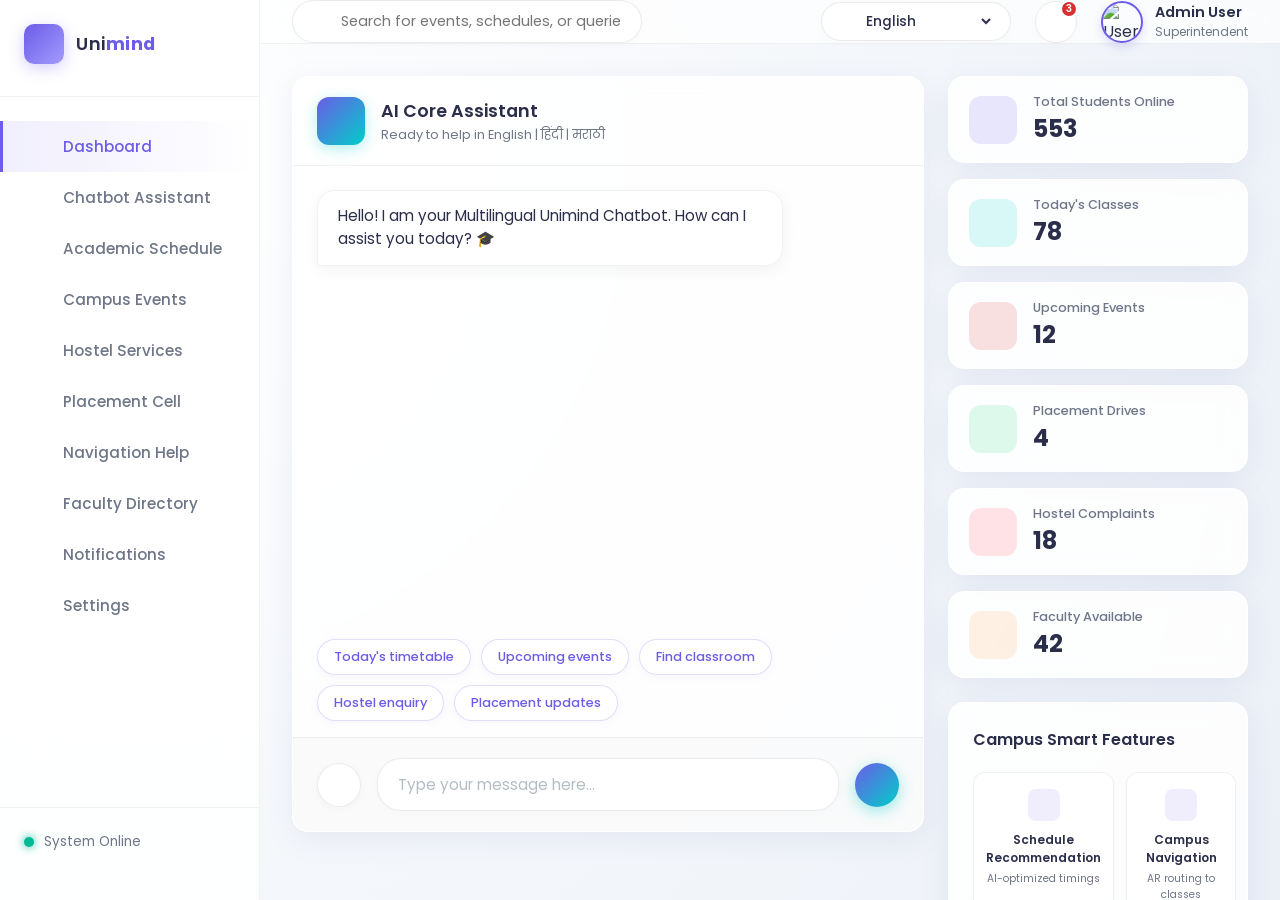
==== frontend/dashboard.html @ 2d6d4f10 "dashboard update 1" ====
<!DOCTYPE html>
<html lang="en">
<head>
    <meta charset="UTF-8">
    <meta name="viewport" content="width=device-width, initial-scale=1.0">
    <title>Unimind Dashboard</title>
    <!-- Google Fonts: Poppins -->
    <link rel="preconnect" href="https://fonts.googleapis.com">
    <link rel="preconnect" href="https://fonts.gstatic.com" crossorigin>
    <link href="https://fonts.googleapis.com/css2?family=Poppins:wght@300;400;500;600;700&display=swap" rel="stylesheet">
    <!-- Feather Icons for lightweight modern icons -->
    <script src="https://unpkg.com/feather-icons"></script>
    <link rel="stylesheet" href="./dashboard.css">
</head>
<body>
    <div class="dashboard-container">
        <!-- 1. Left Sidebar Navigation -->
        <aside class="sidebar">
            <div class="sidebar-header">
                <div class="logo-box">
                    <i data-feather="cpu"></i>
                </div>
                <h2>Uni<span class="highlight">mind</span></h2>
            </div>
            
            <ul class="nav-links">
                <li class="active"><a href="#"><i data-feather="grid"></i> Dashboard</a></li>
                <li><a href="#"><i data-feather="message-square"></i> Chatbot Assistant</a></li>
                <li><a href="#"><i data-feather="calendar"></i> Academic Schedule</a></li>
                <li><a href="#"><i data-feather="map-pin"></i> Campus Events</a></li>
                <li><a href="#"><i data-feather="home"></i> Hostel Services</a></li>
                <li><a href="#"><i data-feather="briefcase"></i> Placement Cell</a></li>
                <li><a href="#"><i data-feather="compass"></i> Navigation Help</a></li>
                <li><a href="#"><i data-feather="users"></i> Faculty Directory</a></li>
                <li><a href="#"><i data-feather="bell"></i> Notifications</a></li>
                <li><a href="#"><i data-feather="settings"></i> Settings</a></li>
            </ul>

            <div class="sidebar-footer">
                <div class="system-status">
                    <div class="status-dot"></div>
                    <span>System Online</span>
                </div>
            </div>
        </aside>

        <!-- Main Content Area -->
        <main class="main-content">
            <!-- 2. Top Navbar -->
            <header class="top-navbar">
                <div class="search-bar">
                    <i data-feather="search"></i>
                    <input type="text" placeholder="Search for events, schedules, or queries..." />
                </div>
                
                <div class="top-controls">
                    <!-- Language Dropdown -->
                    <div class="language-selector">
                        <i data-feather="globe"></i>
                        <select id="lang-select">
                            <option value="en">English</option>
                            <option value="hi">Hindi (हिंदी)</option>
                            <option value="mr">Marathi (मराठी)</option>
                        </select>
                    </div>

                    <!-- Notification -->
                    <button class="nav-btn notification-btn">
                        <i data-feather="bell"></i>
                        <span class="badge">3</span>
                    </button>

                    <!-- User Profile -->
                    <div class="user-profile">
                        <img src="https://ui-avatars.com/api/?name=Admin+User&background=6c5ce7&color=fff&rounded=true" alt="User Profile">
                        <div class="user-info">
                            <span class="user-name">Admin User</span>
                            <span class="user-role">Superintendent</span>
                        </div>
                    </div>
                </div>
            </header>

            <!-- Dashboard Grid -->
            <div class="dashboard-grid">
                
                <!-- 3. Main Hero Section (Chatbot) -->
                <section class="hero-chatbot glass-card">
                    <div class="chat-header">
                        <div class="bot-info">
                            <div class="bot-avatar">
                                <i data-feather="cpu"></i>
                            </div>
                            <div>
                                <h3>AI Core Assistant</h3>
                                <p>Ready to help in English | हिंदी | मराठी</p>
                            </div>
                        </div>
                        <div class="chat-actions">
                            <button id="clear-chat" class="icon-btn" title="Clear Chat"><i data-feather="trash-2"></i></button>
                        </div>
                    </div>

                    <div class="chat-messages" id="chat-messages">
                        <!-- Messages dynamically added here -->
                        <div class="message bot">
                            <div class="bubble">
                                Hello! I am your Multilingual Unimind Chatbot. How can I assist you today? 🎓
                            </div>
                        </div>
                    </div>

                    <div class="smart-suggestions">
                        <button class="suggestion-chip">Today's timetable</button>
                        <button class="suggestion-chip">Upcoming events</button>
                        <button class="suggestion-chip">Find classroom</button>
                        <button class="suggestion-chip">Hostel enquiry</button>
                        <button class="suggestion-chip">Placement updates</button>
                    </div>

                    <div class="chat-input-area">
                        <button class="icon-btn mic-btn" title="Voice Input">
                            <i data-feather="mic"></i>
                        </button>
                        <input type="text" id="chat-input" placeholder="Type your message here..." autocomplete="off">
                        <button class="send-btn" id="send-btn">
                            <i data-feather="send"></i>
                        </button>
                    </div>
                </section>

                <!-- 4. Right Side Quick Stats Panel -->
                <section class="quick-stats">
                    <div class="stat-card glass-card">
                        <div class="stat-icon purple"><i data-feather="users"></i></div>
                        <div class="stat-data">
                            <h4>Total Students Online</h4>
                            <span class="counter" data-target="1245">0</span>
                        </div>
                    </div>
                    <div class="stat-card glass-card">
                        <div class="stat-icon blue"><i data-feather="book-open"></i></div>
                        <div class="stat-data">
                            <h4>Today's Classes</h4>
                            <span class="counter" data-target="86">0</span>
                        </div>
                    </div>
                    <div class="stat-card glass-card">
                        <div class="stat-icon pink"><i data-feather="calendar"></i></div>
                        <div class="stat-data">
                            <h4>Upcoming Events</h4>
                            <span class="counter" data-target="12">0</span>
                        </div>
                    </div>
                    <div class="stat-card glass-card">
                        <div class="stat-icon green"><i data-feather="trending-up"></i></div>
                        <div class="stat-data">
                            <h4>Placement Drives</h4>
                            <span class="counter" data-target="4">0</span>
                        </div>
                    </div>
                    <div class="stat-card glass-card">
                        <div class="stat-icon red"><i data-feather="alert-circle"></i></div>
                        <div class="stat-data">
                            <h4>Hostel Complaints</h4>
                            <span class="counter" data-target="18">0</span>
                        </div>
                    </div>
                    <div class="stat-card glass-card">
                        <div class="stat-icon orange"><i data-feather="clock"></i></div>
                        <div class="stat-data">
                            <h4>Faculty Available</h4>
                            <span class="counter" data-target="42">0</span>
                        </div>
                    </div>
                </section>

                <!-- 5. Smart Features Section -->
                <section class="smart-features glass-card">
                    <div class="section-title">
                        <h3>Campus Smart Features</h3>
                    </div>
                    <div class="features-grid">
                        <div class="feature-card">
                            <div class="feat-icon"><i data-feather="calendar"></i></div>
                            <h5>Schedule Recommendation</h5>
                            <p>AI-optimized timings</p>
                        </div>
                        <div class="feature-card">
                            <div class="feat-icon"><i data-feather="navigation"></i></div>
                            <h5>Campus Navigation</h5>
                            <p>AR routing to classes</p>
                        </div>
                        <div class="feature-card">
                            <div class="feat-icon"><i data-feather="bell"></i></div>
                            <h5>Event Reminder</h5>
                            <p>Don't miss out</p>
                        </div>
                        <div class="feature-card">
                            <div class="feat-icon"><i data-feather="user-check"></i></div>
                            <h5>Faculty Contact</h5>
                            <p>Direct communication</p>
                        </div>
                        <div class="feature-card">
                            <div class="feat-icon"><i data-feather="file-text"></i></div>
                            <h5>Exam Timetable</h5>
                            <p>Updated schedules</p>
                        </div>
                        <div class="feature-card">
                            <div class="feat-icon"><i data-feather="check-square"></i></div>
                            <h5>Attendance Tracker</h5>
                            <p>Real-time stats</p>
                        </div>
                    </div>
                </section>

                <!-- 6. Multilingual Support Highlight -->
                <section class="multilingual-highlight glass-card">
                    <div class="lang-text">
                        <h3>Seamless Multilingual Integration</h3>
                        <p>Our autonomous AI naturally converses in multiple languages smoothly.</p>
                    </div>
                    <div class="lang-cards">
                        <div class="lang-card active">
                            <span class="lang-code">EN</span>
                            <h4>English</h4>
                        </div>
                        <div class="lang-card">
                            <span class="lang-code">HI</span>
                            <h4>हिंदी</h4>
                        </div>
                        <div class="lang-card">
                            <span class="lang-code">MR</span>
                            <h4>मराठी</h4>
                        </div>
                    </div>
                </section>

            </div>
        </main>
    </div>

    <!-- Initialize Feather Icons & attach custom script -->
    <script>
        feather.replace();
    </script>
    <script src="./dashboard.js"></script>
</body>
</html>
---- frontend/dashboard.css ----
:root {
    /* Light Mode College-Tech Theme Colors */
    --bg-base: #f4f7fb;
    --bg-gradient: radial-gradient(circle at 10% 20%, #ffffff 0%, #ebf0f7 100%);
    
    --glass-bg: rgba(255, 255, 255, 0.85);
    --glass-border: rgba(255, 255, 255, 1);
    --glass-shadow: 0 8px 32px 0 rgba(31, 38, 135, 0.07);

    --primary: #6c5ce7;
    --primary-hover: #5a4bcf;
    --secondary: #00cec9;
    
    /* Vibrant Accents */
    --neon-blue: #0984e3;
    --neon-pink: #d63031;
    --neon-purple: #a29bfe;

    --text-main: #2b2e4a;
    --text-muted: #6e7687;

    --sidebar-width: 260px;
    --navbar-height: 80px;

    /* Card Status Colors */
    --status-purple: rgba(108, 92, 231, 0.15);
    --status-blue: rgba(0, 206, 201, 0.15);
    --status-pink: rgba(214, 48, 49, 0.15);
    --status-green: rgba(38, 222, 129, 0.15);
    --status-red: rgba(255, 71, 87, 0.15);
    --status-orange: rgba(255, 159, 67, 0.15);
}

* {
    margin: 0;
    padding: 0;
    box-sizing: border-box;
}

body {
    font-family: 'Poppins', sans-serif;
    background: var(--bg-base);
    background-image: var(--bg-gradient);
    color: var(--text-main);
    overflow-x: hidden;
    min-height: 100vh;
}

/* Glassmorphism utility */
.glass-card {
    background: var(--glass-bg);
    backdrop-filter: blur(12px);
    -webkit-backdrop-filter: blur(12px);
    border: 1px solid var(--glass-border);
    border-radius: 16px;
    box-shadow: var(--glass-shadow);
    transition: transform 0.3s ease, box-shadow 0.3s ease, border-color 0.3s ease;
}

.glass-card:hover {
    transform: translateY(-2px);
    border-color: rgba(108, 92, 231, 0.3);
    box-shadow: 0 12px 40px 0 rgba(31, 38, 135, 0.12);
}

/* Container Layout */
.dashboard-container {
    display: flex;
    height: 100vh;
    overflow: hidden;
}

/* 1. Left Sidebar Navigation */
.sidebar {
    width: var(--sidebar-width);
    height: 100vh;
    display: flex;
    flex-direction: column;
    background: rgba(255, 255, 255, 0.9);
    backdrop-filter: blur(20px);
    border-right: 1px solid rgba(0, 0, 0, 0.05);
    padding: 24px 0;
    z-index: 100;
}

.sidebar-header {
    display: flex;
    align-items: center;
    gap: 12px;
    padding: 0 24px 32px;
    border-bottom: 1px solid rgba(0, 0, 0, 0.05);
}

.logo-box {
    width: 40px;
    height: 40px;
    border-radius: 10px;
    background: linear-gradient(135deg, var(--primary), var(--neon-purple));
    display: flex;
    align-items: center;
    justify-content: center;
    box-shadow: 0 4px 15px rgba(108, 92, 231, 0.3);
}

.logo-box i {
    color: white;
}

.sidebar-header h2 {
    font-size: 1.1rem;
    font-weight: 600;
    letter-spacing: 0.5px;
}

.highlight {
    color: var(--primary);
    font-weight: 700;
}

.nav-links {
    list-style: none;
    margin-top: 24px;
    flex: 1;
    overflow-y: auto;
}

.nav-links::-webkit-scrollbar {
    width: 4px;
}
.nav-links::-webkit-scrollbar-thumb {
    background: rgba(0,0,0,0.1);
    border-radius: 4px;
}

.nav-links li a {
    display: flex;
    align-items: center;
    gap: 16px;
    padding: 14px 24px;
    color: var(--text-muted);
    text-decoration: none;
    font-size: 0.95rem;
    font-weight: 500;
    transition: all 0.3s ease;
    border-left: 3px solid transparent;
}

.nav-links li a i {
    width: 20px;
    height: 20px;
}

.nav-links li:hover a {
    color: var(--primary);
    background: rgba(108, 92, 231, 0.04);
    border-left-color: rgba(108, 92, 231, 0.3);
}

.nav-links li.active a {
    color: var(--primary);
    background: linear-gradient(90deg, rgba(108, 92, 231, 0.1) 0%, transparent 100%);
    border-left-color: var(--primary);
}

.sidebar-footer {
    padding: 24px;
    border-top: 1px solid rgba(0, 0, 0, 0.05);
}

.system-status {
    display: flex;
    align-items: center;
    gap: 10px;
    font-size: 0.85rem;
    color: var(--text-muted);
}

.status-dot {
    width: 10px;
    height: 10px;
    background-color: #00b894;
    border-radius: 50%;
    box-shadow: 0 0 10px #00b894;
    animation: pulse 2s infinite;
}

@keyframes pulse {
    0% { transform: scale(0.95); box-shadow: 0 0 0 0 rgba(0, 184, 148, 0.7); }
    70% { transform: scale(1); box-shadow: 0 0 0 6px rgba(0, 184, 148, 0); }
    100% { transform: scale(0.95); box-shadow: 0 0 0 0 rgba(0, 184, 148, 0); }
}

/* 2. Main Content & Top Navbar */
.main-content {
    flex: 1;
    display: flex;
    flex-direction: column;
    height: 100vh;
    overflow-y: auto;
}

.main-content::-webkit-scrollbar {
    width: 8px;
}
.main-content::-webkit-scrollbar-thumb {
    background: rgba(0,0,0,0.15);
    border-radius: 8px;
}

.top-navbar {
    height: var(--navbar-height);
    display: flex;
    align-items: center;
    justify-content: space-between;
    padding: 0 32px;
    background: rgba(255, 255, 255, 0.7);
    backdrop-filter: blur(10px);
    border-bottom: 1px solid rgba(0, 0, 0, 0.05);
    position: sticky;
    top: 0;
    z-index: 50;
}

.search-bar {
    display: flex;
    align-items: center;
    background: #ffffff;
    border: 1px solid rgba(0, 0, 0, 0.08);
    border-radius: 30px;
    padding: 10px 20px;
    width: 350px;
    transition: all 0.3s;
    box-shadow: 0 2px 10px rgba(0,0,0,0.02);
}

.search-bar:focus-within {
    border-color: var(--primary);
    box-shadow: 0 0 0 3px rgba(108, 92, 231, 0.15);
}

.search-bar i {
    color: var(--text-muted);
    width: 18px;
    height: 18px;
}

.search-bar input {
    background: transparent;
    border: none;
    color: var(--text-main);
    font-size: 0.9rem;
    margin-left: 12px;
    width: 100%;
    outline: none;
    font-family: inherit;
}

.top-controls {
    display: flex;
    align-items: center;
    gap: 24px;
}

.language-selector {
    display: flex;
    align-items: center;
    gap: 8px;
    background: #ffffff;
    padding: 8px 16px;
    border-radius: 20px;
    border: 1px solid rgba(0,0,0,0.08);
    box-shadow: 0 2px 10px rgba(0,0,0,0.02);
}

.language-selector i {
    width: 16px;
    height: 16px;
    color: var(--primary);
}

.language-selector select {
    background: transparent;
    border: none;
    color: var(--text-main);
    font-family: inherit;
    font-size: 0.85rem;
    outline: none;
    cursor: pointer;
    font-weight: 500;
}

.language-selector select option {
    background: #ffffff;
    color: var(--text-main);
}

.nav-btn {
    background: #ffffff;
    border: 1px solid rgba(0, 0, 0, 0.08);
    border-radius: 50%;
    width: 42px;
    height: 42px;
    display: flex;
    align-items: center;
    justify-content: center;
    color: var(--text-main);
    cursor: pointer;
    position: relative;
    transition: all 0.3s;
    box-shadow: 0 2px 10px rgba(0,0,0,0.02);
}

.nav-btn:hover {
    background: rgba(108, 92, 231, 0.05);
    color: var(--primary);
    border-color: rgba(108, 92, 231, 0.2);
}

.badge {
    position: absolute;
    top: -2px;
    right: -2px;
    background: var(--neon-pink);
    color: white;
    font-size: 0.65rem;
    font-weight: 700;
    width: 18px;
    height: 18px;
    display: flex;
    align-items: center;
    justify-content: center;
    border-radius: 50%;
    border: 2px solid #ffffff;
}

.user-profile {
    display: flex;
    align-items: center;
    gap: 12px;
    cursor: pointer;
}

.user-profile img {
    width: 42px;
    height: 42px;
    border-radius: 50%;
    border: 2px solid var(--primary);
    box-shadow: 0 4px 10px rgba(108, 92, 231, 0.2);
}

.user-info {
    display: flex;
    flex-direction: column;
}

.user-name {
    font-size: 0.9rem;
    font-weight: 600;
}

.user-role {
    font-size: 0.75rem;
    color: var(--text-muted);
}

/* Dashboard Grid System */
.dashboard-grid {
    padding: 32px;
    display: grid;
    grid-template-columns: 1fr 340px;
    grid-template-rows: auto auto;
    gap: 24px;
}

/* 3. Main Hero Section (Chatbot) */
.hero-chatbot {
    grid-column: 1 / 2;
    grid-row: 1 / 3;
    display: flex;
    flex-direction: column;
    height: calc(100vh - var(--navbar-height) - 64px);
    min-height: 600px;
}

.chat-header {
    display: flex;
    justify-content: space-between;
    align-items: center;
    padding: 20px 24px;
    border-bottom: 1px solid rgba(0,0,0,0.05);
}

.bot-info {
    display: flex;
    align-items: center;
    gap: 16px;
}

.bot-avatar {
    width: 48px;
    height: 48px;
    border-radius: 12px;
    background: linear-gradient(135deg, var(--primary), var(--secondary));
    display: flex;
    align-items: center;
    justify-content: center;
    box-shadow: 0 4px 15px rgba(0, 206, 201, 0.3);
}

.bot-avatar i {
    width: 24px;
    color: #fff;
}

.bot-info h3 {
    font-size: 1.1rem;
    font-weight: 600;
}

.bot-info p {
    font-size: 0.8rem;
    color: var(--text-muted);
    margin-top: 2px;
}

.icon-btn {
    background: transparent;
    border: none;
    color: var(--text-muted);
    cursor: pointer;
    transition: color 0.2s;
    display: flex;
    align-items: center;
    justify-content: center;
    border-radius: 50%;
    padding: 8px;
}

.icon-btn:hover {
    color: var(--neon-pink);
    background: rgba(214, 48, 49, 0.1);
}

.chat-messages {
    flex: 1;
    padding: 24px;
    overflow-y: auto;
    display: flex;
    flex-direction: column;
    gap: 16px;
}

.chat-messages::-webkit-scrollbar {
    width: 6px;
}
.chat-messages::-webkit-scrollbar-thumb {
    background: rgba(0,0,0,0.1);
    border-radius: 6px;
}

.message {
    display: flex;
    max-width: 80%;
    animation: fadeIn 0.4s ease forwards;
}

@keyframes fadeIn {
    from { opacity: 0; transform: translateY(10px); }
    to { opacity: 1; transform: translateY(0); }
}

.message.bot {
    align-self: flex-start;
}

.message.user {
    align-self: flex-end;
}

.bubble {
    padding: 14px 20px;
    border-radius: 18px;
    font-size: 0.95rem;
    line-height: 1.5;
    position: relative;
    box-shadow: 0 4px 15px rgba(0,0,0,0.05);
}

.bot .bubble {
    background: #ffffff;
    border: 1px solid rgba(0, 0, 0, 0.05);
    border-bottom-left-radius: 4px;
}

.user .bubble {
    background: linear-gradient(135deg, var(--primary), var(--neon-purple));
    border-bottom-right-radius: 4px;
    color: white;
}

.smart-suggestions {
    padding: 0 24px 16px;
    display: flex;
    flex-wrap: wrap;
    gap: 10px;
}

.suggestion-chip {
    background: #ffffff;
    border: 1px solid rgba(108, 92, 231, 0.2);
    color: var(--primary);
    padding: 8px 16px;
    border-radius: 20px;
    font-size: 0.8rem;
    font-family: inherit;
    font-weight: 500;
    cursor: pointer;
    transition: all 0.3s;
    box-shadow: 0 2px 8px rgba(108, 92, 231, 0.05);
}

.suggestion-chip:hover {
    background: var(--primary);
    color: white;
    transform: translateY(-2px);
    box-shadow: 0 4px 12px rgba(108, 92, 231, 0.3);
}

.chat-input-area {
    padding: 20px 24px;
    border-top: 1px solid rgba(0,0,0,0.05);
    display: flex;
    align-items: center;
    gap: 16px;
    background: rgba(0,0,0,0.015);
    border-bottom-left-radius: 16px;
    border-bottom-right-radius: 16px;
}

.mic-btn {
    width: 44px;
    height: 44px;
    border-radius: 50%;
    background: #ffffff;
    border: 1px solid rgba(0,0,0,0.08);
    color: var(--text-muted);
    box-shadow: 0 2px 10px rgba(0,0,0,0.03);
}
.mic-btn:hover {
    color: var(--primary);
    border-color: var(--primary);
}

#chat-input {
    flex: 1;
    background: #ffffff;
    border: 1px solid rgba(0,0,0,0.08);
    padding: 14px 20px;
    border-radius: 24px;
    color: var(--text-main);
    font-family: inherit;
    font-size: 0.95rem;
    outline: none;
    transition: all 0.3s;
    box-shadow: 0 2px 10px rgba(0,0,0,0.02);
}

#chat-input:focus {
    border-color: var(--primary);
    box-shadow: 0 0 0 3px rgba(108, 92, 231, 0.15);
}
#chat-input::placeholder {
    color: #b2bec3;
}

.send-btn {
    width: 44px;
    height: 44px;
    border-radius: 50%;
    background: linear-gradient(135deg, var(--primary), var(--secondary));
    border: none;
    color: #ffffff;
    display: flex;
    align-items: center;
    justify-content: center;
    cursor: pointer;
    transition: all 0.3s;
    box-shadow: 0 4px 15px rgba(0, 206, 201, 0.4);
}

.send-btn:hover {
    transform: scale(1.05) rotate(-5deg);
    box-shadow: 0 6px 20px rgba(108, 92, 231, 0.4);
}
.send-btn i {
    width: 20px;
    margin-left: -2px;
}

/* 4. Right Side Quick Stats Panel */
.quick-stats {
    grid-column: 2 / 3;
    grid-row: 1 / 2;
    display: grid;
    grid-template-columns: 1fr;
    gap: 16px;
}

.stat-card {
    padding: 16px 20px;
    display: flex;
    align-items: center;
    gap: 16px;
}

.stat-icon {
    width: 48px;
    height: 48px;
    border-radius: 12px;
    display: flex;
    align-items: center;
    justify-content: center;
}
.stat-icon i { width: 22px; }

.stat-icon.purple { background: var(--status-purple); color: var(--primary); }
.stat-icon.blue { background: var(--status-blue); color: var(--secondary); }
.stat-icon.pink { background: var(--status-pink); color: var(--neon-pink); }
.stat-icon.green { background: var(--status-green); color: #00b894; }
.stat-icon.red { background: var(--status-red); color: #ff4757; }
.stat-icon.orange { background: var(--status-orange); color: #e17055; }

.stat-data h4 {
    font-size: 0.8rem;
    color: var(--text-muted);
    font-weight: 500;
}

.stat-data span {
    font-size: 1.5rem;
    font-weight: 700;
    color: var(--text-main);
}

/* 5. Smart Features Section */
.smart-features {
    grid-column: 2 / 3;
    grid-row: 2 / 3;
    padding: 24px;
    display: flex;
    flex-direction: column;
}

.section-title h3 {
    font-size: 1rem;
    font-weight: 600;
    margin-bottom: 20px;
    color: var(--text-main);
}

.features-grid {
    display: grid;
    grid-template-columns: 1fr 1fr;
    gap: 12px;
}

.feature-card {
    background: #ffffff;
    border: 1px solid rgba(0,0,0,0.06);
    padding: 16px 12px;
    border-radius: 12px;
    text-align: center;
    cursor: pointer;
    transition: all 0.3s;
    box-shadow: 0 4px 10px rgba(0,0,0,0.02);
}

.feature-card:hover {
    background: #ffffff;
    transform: translateY(-3px);
    border-color: var(--primary);
    box-shadow: 0 8px 20px rgba(108, 92, 231, 0.15);
}

.feat-icon {
    width: 32px;
    height: 32px;
    border-radius: 8px;
    background: rgba(108, 92, 231, 0.1);
    color: var(--primary);
    display: flex;
    align-items: center;
    justify-content: center;
    margin: 0 auto 10px;
}
.feat-icon i { width: 16px; }

.feature-card h5 {
    font-size: 0.75rem;
    font-weight: 600;
    margin-bottom: 4px;
    color: var(--text-main);
}

.feature-card p {
    font-size: 0.65rem;
    color: var(--text-muted);
}

/* 6. Multilingual Support Highlight */
.multilingual-highlight {
    grid-column: 1 / 3;
    padding: 24px 32px;
    display: flex;
    align-items: center;
    justify-content: space-between;
    background: linear-gradient(135deg, var(--primary) 0%, var(--neon-purple) 100%);
    border-radius: 16px;
    box-shadow: 0 10px 30px rgba(108, 92, 231, 0.3);
    color: #ffffff;
}

.multilingual-highlight .lang-text h3 {
    font-size: 1.1rem;
    font-weight: 600;
    margin-bottom: 6px;
    color: #ffffff;
}
.multilingual-highlight .lang-text p {
    font-size: 0.85rem;
    color: rgba(255, 255, 255, 0.8);
}

.lang-cards {
    display: flex;
    gap: 16px;
}

.lang-card {
    display: flex;
    align-items: center;
    gap: 10px;
    background: rgba(255, 255, 255, 0.15);
    border: 1px solid rgba(255, 255, 255, 0.3);
    padding: 10px 16px;
    border-radius: 12px;
    transition: all 0.3s;
    cursor: default;
    color: #ffffff;
}
.lang-card.active {
    background: #ffffff;
    color: var(--primary);
    border-color: #ffffff;
    box-shadow: 0 8px 20px rgba(0, 0, 0, 0.1);
}

.lang-code {
    background: rgba(255, 255, 255, 0.2);
    font-size: 0.7rem;
    font-weight: 700;
    padding: 4px 8px;
    border-radius: 6px;
    color: #ffffff;
}
.lang-card.active .lang-code {
    background: rgba(108, 92, 231, 0.15);
    color: var(--primary);
}

.lang-card h4 {
    font-size: 0.9rem;
    font-weight: 500;
}

/* Responsive Adjustments */
@media (max-width: 1400px) {
    .dashboard-grid {
        grid-template-columns: 1fr 300px;
    }
}

@media (max-width: 1200px) {
    .dashboard-grid {
        grid-template-columns: 1fr;
        grid-template-rows: auto;
    }
    .hero-chatbot {
        grid-column: 1 / 2;
        grid-row: 1 / 2;
        height: 500px;
    }
    .quick-stats {
        grid-column: 1 / 2;
        grid-row: 2 / 3;
        grid-template-columns: repeat(3, 1fr);
    }
    .smart-features {
        grid-column: 1 / 2;
        grid-row: 3 / 4;
    }
    .features-grid {
        grid-template-columns: repeat(3, 1fr);
    }
    .multilingual-highlight {
        grid-column: 1 / 2;
        flex-direction: column;
        align-items: flex-start;
        gap: 16px;
    }
}

@media (max-width: 768px) {
    .sidebar {
        display: none;
    }
    .quick-stats {
        grid-template-columns: 1fr 1fr;
    }
    .features-grid {
        grid-template-columns: 1fr 1fr;
    }
    .top-navbar {
        padding: 0 16px;
    }
    .search-bar {
        width: 200px;
    }
}
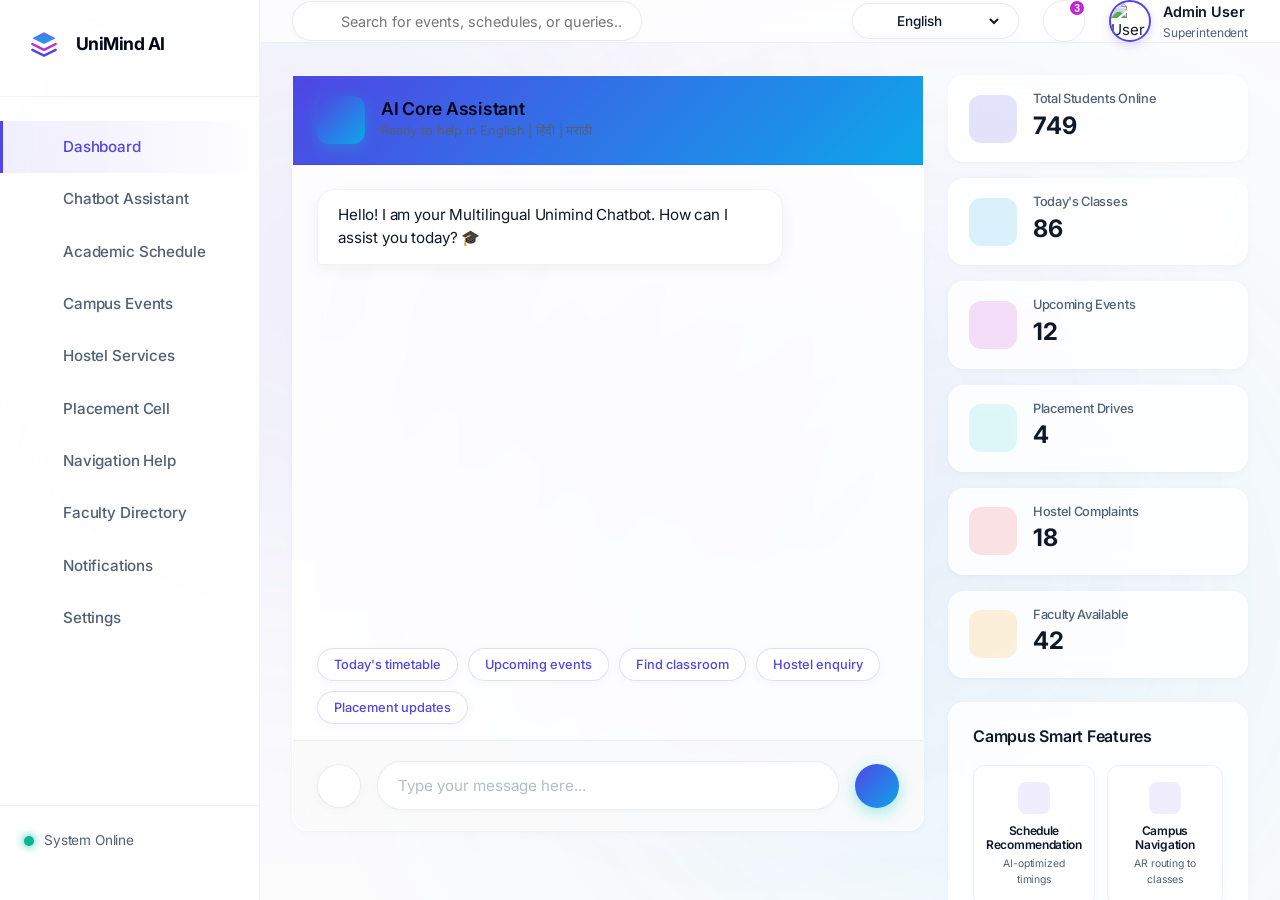
==== commit 3512451a: "dashboard update 1" ====
--- a/frontend/dashboard.html
+++ b/frontend/dashboard.html
@@ -3,24 +3,42 @@
 <head>
     <meta charset="UTF-8">
     <meta name="viewport" content="width=device-width, initial-scale=1.0">
-    <title>Unimind Dashboard</title>
-    <!-- Google Fonts: Poppins -->
+    <title>UniMind AI Dashboard</title>
+    <!-- Google Fonts: Inter -->
     <link rel="preconnect" href="https://fonts.googleapis.com">
     <link rel="preconnect" href="https://fonts.gstatic.com" crossorigin>
-    <link href="https://fonts.googleapis.com/css2?family=Poppins:wght@300;400;500;600;700&display=swap" rel="stylesheet">
+    <link href="https://fonts.googleapis.com/css2?family=Inter:wght@300;400;500;600;700;800&display=swap" rel="stylesheet">
     <!-- Feather Icons for lightweight modern icons -->
     <script src="https://unpkg.com/feather-icons"></script>
+    <link rel="stylesheet" href="css/style.css">
     <link rel="stylesheet" href="./dashboard.css">
 </head>
 <body>
+    <!-- Premium Mesh Background Blobs (From Landing Page) -->
+    <div class="bg-blobs">
+        <div class="blob blob-1"></div>
+        <div class="blob blob-2"></div>
+        <div class="blob blob-3"></div>
+    </div>
+    
     <div class="dashboard-container">
         <!-- 1. Left Sidebar Navigation -->
         <aside class="sidebar">
             <div class="sidebar-header">
-                <div class="logo-box">
-                    <i data-feather="cpu"></i>
-                </div>
-                <h2>Uni<span class="highlight">mind</span></h2>
+                <div class="logo-box" style="background: transparent; box-shadow: none;">
+                    <svg width="28" height="28" viewBox="0 0 24 24" fill="none" xmlns="http://www.w3.org/2000/svg">
+                        <path d="M12 2L2 7L12 12L22 7L12 2Z" fill="url(#paint0_linear)"/>
+                        <path d="M2 17L12 22L22 17" stroke="var(--primary)" stroke-width="2" stroke-linecap="round" stroke-linejoin="round"/>
+                        <path d="M2 12L12 17L22 12" stroke="var(--tertiary)" stroke-width="2" stroke-linecap="round" stroke-linejoin="round"/>
+                        <defs>
+                            <linearGradient id="paint0_linear" x1="12" y1="2" x2="12" y2="12" gradientUnits="userSpaceOnUse">
+                                <stop stop-color="#6366f1"/>
+                                <stop offset="1" stop-color="#0ea5e9"/>
+                            </linearGradient>
+                        </defs>
+                    </svg>
+                </div>
+                <h2 style="font-weight: 700; color: #020617; letter-spacing: -0.03em;">UniMind AI</h2>
             </div>
             
             <ul class="nav-links">
--- a/frontend/css/style.css
+++ b/frontend/css/style.css
@@ -0,0 +1,367 @@
+@import url('https://fonts.googleapis.com/css2?family=Inter:wght@300;400;500;600;700;800&display=swap');
+
+:root {
+    --primary: #4f46e5;
+    --secondary: #0ea5e9;
+    --tertiary: #c026d3;
+    --accent: #2dd4bf;
+    
+    --primary-gradient: linear-gradient(135deg, #4f46e5, #0ea5e9);
+    --hero-gradient: linear-gradient(110deg, #4f46e5, #c026d3, #2dd4bf, #4f46e5);
+    
+    --bg-color: #fcfcfd;
+    --surface-color: #ffffff;
+    --text-main: #0f172a;
+    --text-muted: #526075;
+    --border-color: rgba(15, 23, 42, 0.08);
+    
+    --radius-sm: 12px;
+    --radius-md: 18px;
+    --radius-lg: 24px;
+    --radius-xl: 32px;
+    
+    /* Refined, more subtle elegant shadows */
+    --shadow-subtle: 0 2px 8px rgba(15, 23, 42, 0.03), 0 1px 2px rgba(15, 23, 42, 0.02);
+    --shadow-elevated: 0 10px 25px -4px rgba(15, 23, 42, 0.04), 0 4px 10px -2px rgba(15, 23, 42, 0.02);
+    --shadow-float: 0 25px 40px -15px rgba(15, 23, 42, 0.08), 0 0 0 1px rgba(15, 23, 42, 0.02);
+    --shadow-premium-glow: 0 20px 45px -10px rgba(79, 70, 229, 0.15), 0 0 0 1px rgba(255,255,255,0.7) inset;
+    
+    --duration-base: 0.5s;
+    --ease-out-expo: cubic-bezier(0.16, 1, 0.3, 1);
+    --ease-out-circ: cubic-bezier(0.075, 0.82, 0.165, 1);
+    --ease-elastic: cubic-bezier(0.34, 1.56, 0.64, 1);
+
+    --transition-standard: all var(--duration-base) var(--ease-out-expo);
+    --transition-snappy: all 0.3s var(--ease-out-circ);
+    --transition-elastic: all 0.7s var(--ease-elastic);
+}
+
+* {
+    margin: 0; padding: 0; box-sizing: border-box;
+    -webkit-font-smoothing: antialiased; -moz-osx-font-smoothing: grayscale;
+}
+
+body {
+    font-family: 'Inter', -apple-system, sans-serif;
+    background-color: var(--bg-color);
+    color: var(--text-main);
+    line-height: 1.6;
+    overflow-x: hidden;
+    letter-spacing: -0.01em;
+    font-size: 15px; /* Slightly more compact base */
+}
+
+/* Subtle Blurred Mesh Blobs */
+.bg-blobs {
+    position: fixed; top: 0; left: 0; width: 100vw; height: 100vh;
+    z-index: -1; overflow: hidden; pointer-events: none; background: var(--bg-color);
+}
+.blob {
+    position: absolute; filter: blur(160px); /* Increased blur, reduced opacity for elegance */
+    border-radius: 50%; opacity: 0.3; 
+    animation: drift 30s infinite alternate var(--ease-out-expo); will-change: transform;
+}
+.blob-1 { top: -5%; left: 0%; width: 50vw; height: 50vw; background: rgba(79, 70, 229, 0.3); animation-delay: 0s; }
+.blob-2 { bottom: -10%; right: -5%; width: 60vw; height: 60vw; background: rgba(14, 165, 233, 0.25); animation-delay: -5s; animation-duration: 35s; }
+.blob-3 { top: 20%; left: 40%; width: 40vw; height: 40vw; background: rgba(192, 38, 211, 0.15); animation-delay: -10s; animation-duration: 40s; }
+
+@keyframes drift {
+    0% { transform: translate(0, 0) scale(1) rotate(0deg); }
+    50% { transform: translate(4%, 8%) scale(1.05) rotate(3deg); }
+    100% { transform: translate(-3%, -6%) scale(0.95) rotate(-3deg); }
+}
+
+a { text-decoration: none; color: inherit; }
+
+h1, h2, h3, h4, h5, h6 {
+    font-weight: 700; line-height: 1.15; letter-spacing: -0.025em; color: #020617;
+}
+
+/* Reduced explicit sizes */
+h1 { font-size: clamp(2.25rem, 4vw, 3.5rem); font-weight: 800; }
+h2 { font-size: clamp(2rem, 3.5vw, 2.75rem); }
+h3 { font-size: 1.35rem; letter-spacing: -0.015em; }
+
+.text-gradient {
+    background: var(--hero-gradient); background-size: 300% auto;
+    -webkit-background-clip: text; -webkit-text-fill-color: transparent;
+    background-clip: text; animation: gradientShift 10s linear infinite; display: inline-block;
+}
+
+@keyframes gradientShift { 0% { background-position: 0% 50%; } 50% { background-position: 100% 50%; } 100% { background-position: 0% 50%; } }
+
+.container { max-width: 1180px; margin: 0 auto; padding: 0 2rem; }
+.section { padding: 8rem 0; position: relative; z-index: 1; }
+
+/* Refined elegant buttons */
+.btn {
+    display: inline-flex; align-items: center; justify-content: center;
+    padding: 0.75rem 1.75rem; border-radius: 50px;
+    font-weight: 500; font-size: 0.95rem; cursor: pointer; transition: var(--transition-standard);
+    border: none; outline: none; position: relative; overflow: hidden; letter-spacing: -0.005em;
+    transform: translateZ(0); 
+}
+
+.btn-primary {
+    background: var(--primary-gradient); color: white;
+    box-shadow: 0 6px 15px -4px rgba(79, 70, 229, 0.4), 0 0 0 1px rgba(255,255,255,0.1) inset;
+    text-shadow: 0 1px 2px rgba(0,0,0,0.1); z-index: 1;
+}
+
+.btn-primary::before {
+    content: ''; position: absolute; top: 0; left: 0; width: 100%; height: 100%;
+    background: linear-gradient(135deg, var(--accent), var(--tertiary));
+    z-index: -1; opacity: 0; transition: var(--transition-standard);
+}
+
+.btn-primary:hover {
+    transform: translateY(-2px);
+    box-shadow: 0 12px 25px -6px rgba(79, 70, 229, 0.5), 0 0 0 1px rgba(255,255,255,0.2) inset;
+}
+.btn-primary:hover::before { opacity: 1; }
+.btn-primary:active { transform: translateY(1px); }
+
+.btn-outline {
+    background: rgba(255, 255, 255, 0.6); color: var(--text-main); font-weight: 500;
+    border: 1px solid rgba(15, 23, 42, 0.1); backdrop-filter: blur(10px); box-shadow: var(--shadow-subtle);
+}
+.btn-outline:hover {
+    border-color: rgba(79, 70, 229, 0.3); color: var(--primary);
+    background: rgba(255, 255, 255, 0.95); transform: translateY(-2px); box-shadow: var(--shadow-elevated);
+}
+
+/* Forms */
+.form-group { margin-bottom: 1.5rem; }
+.form-label { display: block; margin-bottom: 0.5rem; font-size: 0.85rem; font-weight: 500; color: var(--text-main); }
+.form-control {
+    width: 100%; padding: 0.85rem 1.25rem; border: 1px solid rgba(15, 23, 42, 0.1); border-radius: var(--radius-sm);
+    font-family: inherit; font-size: 0.95rem; transition: var(--transition-standard);
+    background: rgba(255, 255, 255, 0.6); backdrop-filter: blur(12px); box-shadow: 0 2px 5px rgba(0,0,0,0.01) inset;
+}
+.form-control:focus {
+    outline: none; border-color: var(--primary); box-shadow: 0 0 0 3px rgba(79, 70, 229, 0.1), var(--shadow-subtle);
+    background: #ffffff; transform: translateY(-1px);
+}
+
+/* Elegant Navbar */
+.navbar {
+    position: fixed; top: 0; left: 0; width: 100%; z-index: 100;
+    transition: var(--transition-standard); border-bottom: 1px solid transparent; padding: 1.25rem 0;
+}
+.navbar.scrolled {
+    background: rgba(255, 255, 255, 0.7); backdrop-filter: blur(20px); -webkit-backdrop-filter: blur(20px);
+    border-bottom: 1px solid rgba(255,255,255,0.4); box-shadow: 0 4px 20px rgba(0, 0, 0, 0.02); padding: 0.6rem 0;
+}
+.navbar .container { display: flex; justify-content: space-between; align-items: center; height: 50px; }
+.navbar-brand { font-size: 1.25rem; font-weight: 700; color: #020617; display: flex; align-items: center; gap: 0.5rem; letter-spacing: -0.03em; transition: var(--transition-snappy); }
+.navbar-brand:hover { transform: translateY(-1px); }
+
+/* Polished Proportional Hero */
+.hero {
+    padding-top: 140px; padding-bottom: 100px; min-height: 85vh; /* Reduced massiveness */
+    display: flex; align-items: center; position: relative; z-index: 2;
+}
+.hero .container { display: grid; grid-template-columns: 1fr 1fr; gap: 4rem; align-items: center; }
+.hero-content { max-width: 540px; position: relative; }
+.hero-content::before {
+    content: ''; position: absolute; width: 120%; height: 120%; top: -10%; left: -10%;
+    background: radial-gradient(circle, rgba(255,255,255,0.6) 0%, transparent 60%);
+    z-index: -1; pointer-events: none;
+}
+.hero-content h1 { margin-bottom: 1.25rem; text-shadow: 0 4px 15px rgba(0,0,0,0.02); }
+.hero-content p {
+    font-size: 1.1rem; color: var(--text-muted); margin-bottom: 2.25rem;
+    line-height: 1.6; font-weight: 400; max-width: 95%; letter-spacing: -0.005em;
+}
+.hero-badge {
+    display: inline-flex; align-items: center; gap: 0.4rem; padding: 0.5rem 1rem;
+    background: rgba(255, 255, 255, 0.9); color: var(--primary);
+    border-radius: 50px; font-size: 0.8rem; font-weight: 600; margin-bottom: 1.5rem;
+    border: 1px solid rgba(255, 255, 255, 1); backdrop-filter: blur(10px);
+    box-shadow: 0 2px 10px rgba(79, 70, 229, 0.05); letter-spacing: -0.01em;
+}
+.hero-actions { display: flex; gap: 1rem; align-items: center; }
+
+/* 3D Chat Graphic - Calmer & Cleaner */
+.hero-graphic {
+    position: relative; width: 100%; perspective: 1200px;
+    display: flex; justify-content: center; align-items: center;
+}
+.chat-preview {
+    background: rgba(255, 255, 255, 0.8); backdrop-filter: blur(20px) saturate(150%);
+    -webkit-backdrop-filter: blur(20px) saturate(150%); border: 1px solid rgba(255, 255, 255, 0.9);
+    border-radius: var(--radius-lg); padding: 2rem 1.75rem; width: 100%; max-width: 440px; /* Reduced width */
+    box-shadow: 0 20px 40px -10px rgba(15, 23, 42, 0.08), 0 0 0 1px rgba(255,255,255,0.7) inset;
+    transform: rotateY(-6deg) rotateX(2deg) translateZ(0); 
+    transition: var(--transition-standard); position: relative; z-index: 2;
+}
+.hero-graphic:hover .chat-preview {
+    transform: rotateY(-2deg) rotateX(0deg) translateY(-8px) translateZ(20px);
+    box-shadow: 0 30px 60px -15px rgba(15, 23, 42, 0.12), 0 0 0 1px rgba(255,255,255,1) inset;
+}
+
+.chat-message { display: flex; margin-bottom: 1.25rem; animation: slideUpFade 0.8s var(--ease-out-expo) forwards; opacity: 0; transform: translateY(20px); }
+.chat-message:nth-child(1) { animation-delay: 0.2s; }
+.chat-message:nth-child(2) { animation-delay: 0.6s; }
+.chat-message:nth-child(3) { animation-delay: 1.2s; }
+.chat-message:nth-child(4) { animation-delay: 1.8s; }
+
+.chat-bubble {
+    padding: 0.85rem 1.15rem; border-radius: 16px; max-width: 85%;
+    font-size: 0.9rem; line-height: 1.45; font-weight: 500;
+    box-shadow: 0 4px 10px -2px rgba(0,0,0,0.03); position: relative; letter-spacing: -0.005em;
+}
+.msg-user { justify-content: flex-end; }
+.msg-user .chat-bubble { background: var(--primary-gradient); color: white; border-bottom-right-radius: 4px; box-shadow: 0 6px 15px -3px rgba(79, 70, 229, 0.25); }
+.msg-bot { justify-content: flex-start; }
+.msg-bot .chat-bubble { background: #ffffff; color: #0f172a; border-bottom-left-radius: 4px; border: 1px solid rgba(15, 23, 42, 0.05); }
+
+/* Floating Elements around Hero - Subtle Depth */
+.float-card {
+    position: absolute; background: rgba(255, 255, 255, 0.9); backdrop-filter: blur(15px);
+    padding: 0.75rem 1.15rem; border-radius: 50px; /* Pillow shape for elegance */
+    box-shadow: var(--shadow-elevated); font-size: 0.8rem; font-weight: 600; color: var(--text-main);
+    border: 1px solid rgba(255,255,255,1); animation: floatSmooth 6s infinite var(--ease-out-expo); z-index: 3;
+    display: flex; align-items: center; gap: 0.5rem;
+}
+.float-1 { top: -20px; right: -20px; animation-delay: 0s; }
+.float-2 { bottom: 40px; left: -30px; animation-delay: -3s; animation-duration: 8s; }
+
+@keyframes floatSmooth {
+    0%, 100% { transform: translateY(0) rotate(0deg); }
+    50% { transform: translateY(-8px) rotate(1deg); }
+}
+
+/* Cleaner Section Spacing */
+.section-header { text-align: center; margin-bottom: 4rem; position: relative; }
+.section-header h2 { margin-bottom: 1rem; }
+.section-header p { color: var(--text-muted); font-size: 1.1rem; max-width: 580px; margin: 0 auto; line-height: 1.6; }
+
+/* Elegant Card Grids */
+.grid { display: grid; grid-template-columns: repeat(auto-fit, minmax(260px, 1fr)); gap: 2rem; }
+
+.card {
+    background: rgba(255, 255, 255, 0.6); backdrop-filter: blur(15px);
+    border: 1px solid rgba(255, 255, 255, 0.8); border-radius: var(--radius-lg);
+    padding: 2.25rem 2rem; transition: var(--transition-standard); height: 100%;
+    position: relative; overflow: hidden; box-shadow: var(--shadow-subtle); z-index: 1; transform: translateZ(0);
+}
+.card::before {
+    content: ''; position: absolute; top: 0; left: 0; right: 0; bottom: 0; border-radius: inherit; padding: 1px;
+    background: linear-gradient(135deg, rgba(79, 70, 229, 0.4), transparent, rgba(45, 212, 191, 0.2));
+    -webkit-mask: linear-gradient(#fff 0 0) content-box, linear-gradient(#fff 0 0); mask: linear-gradient(#fff 0 0) content-box, linear-gradient(#fff 0 0);
+    -webkit-mask-composite: xor; mask-composite: exclude; opacity: 0; transition: var(--transition-standard); z-index: -1;
+}
+.card:hover {
+    transform: translateY(-6px) scale(1.01); background: rgba(255, 255, 255, 0.95); box-shadow: var(--shadow-premium-glow);
+}
+.card:hover::before { opacity: 1; }
+
+.card-icon {
+    width: 52px; height: 52px; border-radius: 16px; background: #ffffff; color: var(--primary);
+    display: flex; align-items: center; justify-content: center; font-size: 1.5rem; margin-bottom: 1.5rem;
+    transition: var(--transition-standard); border: 1px solid rgba(15,23,42,0.05);
+    box-shadow: 0 4px 10px rgba(15,23,42,0.03); position: relative; z-index: 2;
+}
+.card:hover .card-icon { transform: scale(1.1) translateY(-4px); background: var(--hero-gradient); color: white; border-color: transparent; box-shadow: 0 10px 20px -3px rgba(79, 70, 229, 0.25); }
+
+.card h3 { margin-bottom: 0.85rem; font-size: 1.25rem; transition: var(--transition-snappy); }
+.card:hover h3 { color: var(--primary); }
+.card p { color: var(--text-muted); font-size: 0.95rem; line-height: 1.6; }
+.ask-card { cursor: pointer; text-align: center; }
+.ask-card .card-icon { margin: 0 auto 1.5rem auto; }
+
+/* Flow Grid Focus */
+.flow-grid { display: grid; grid-template-columns: repeat(4, 1fr); gap: 2rem; position: relative; text-align: center; }
+.flow-grid::after { content: ''; position: absolute; top: 32px; left: 12.5%; right: 12.5%; height: 1px; background: linear-gradient(90deg, transparent, rgba(79,70,229,0.2), transparent); z-index: 0; }
+.flow-step { position: relative; z-index: 1; transition: var(--transition-standard); }
+.flow-step:hover { transform: translateY(-5px); }
+.flow-step .card-icon {
+    width: 64px; height: 64px; margin: 0 auto 1.25rem auto; border-radius: 50%; font-size: 1.5rem; font-weight: 700;
+    background: #fff; box-shadow: 0 8px 20px -5px rgba(15,23,42,0.06); color: var(--primary); border: 2px solid rgba(255,255,255,1); position: relative;
+}
+.flow-step .card-icon::after { content: ''; position: absolute; top: -4px; left: -4px; right: -4px; bottom: -4px; border-radius: 50%; border: 1px solid rgba(79, 70, 229, 0.15); transition: var(--transition-standard); }
+.flow-step:hover .card-icon { background: var(--primary-gradient); color: white; transform: scale(1.05); box-shadow: var(--shadow-premium-glow); }
+.flow-step:hover .card-icon::after { border-color: transparent; transform: scale(1.15); opacity: 0; }
+.flow-step h3 { margin-bottom: 0.6rem; font-size: 1.15rem; }
+
+/* Discretely Luxurious Chatbot Trigger */
+.chatbot-trigger {
+    position: fixed; bottom: 2rem; right: 2rem; width: 60px; height: 60px; border-radius: 50%;
+    background: var(--hero-gradient); background-size: 200% auto; animation: gradientShift 8s linear infinite;
+    color: white; display: flex; align-items: center; justify-content: center; font-size: 1.5rem;
+    box-shadow: 0 10px 25px rgba(79, 70, 229, 0.3), 0 0 0 0 rgba(79, 70, 229, 0.4);
+    cursor: pointer; z-index: 999; transition: var(--transition-elastic); border: 1px solid rgba(255,255,255,0.4);
+}
+.chatbot-trigger::before { content: ''; position: absolute; width: 100%; height: 100%; border-radius: 50%; border: 1px solid rgba(79, 70, 229, 0.3); animation: pulseRing 4s infinite var(--ease-out-expo); z-index: -1; }
+.chatbot-trigger:hover { transform: scale(1.05) translateY(-5px); box-shadow: 0 15px 35px rgba(79, 70, 229, 0.4); }
+
+@keyframes pulseRing { 0% { transform: scale(1); opacity: 1; } 100% { transform: scale(1.5); opacity: 0; } }
+
+.chatbot-panel {
+    position: fixed; bottom: 6.5rem; right: 2rem; width: 380px; height: 600px; /* Reduced bulk */
+    background: rgba(255, 255, 255, 0.9); backdrop-filter: blur(25px); -webkit-backdrop-filter: blur(25px);
+    border-radius: var(--radius-xl); box-shadow: 0 30px 80px -15px rgba(15, 23, 42, 0.2), 0 0 0 1px rgba(255,255,255,1) inset;
+    display: flex; flex-direction: column; z-index: 999;
+    transform: translateY(30px) scale(0.95); opacity: 0; pointer-events: none;
+    transition: var(--transition-standard); transform-origin: bottom right; overflow: hidden;
+}
+.chatbot-panel.active { transform: translateY(0) scale(1); opacity: 1; pointer-events: auto; }
+
+.chat-header { padding: 1.15rem 1.5rem; background: var(--primary-gradient); color: white; display: flex; justify-content: space-between; align-items: center; }
+.chat-title { font-weight: 700; display: flex; align-items: center; gap: 0.5rem; font-size: 1.05rem; }
+.chat-close { background: transparent; border: none; color: white; font-size: 1.5rem; cursor: pointer; opacity: 0.8; transition: var(--transition-snappy); }
+.chat-close:hover { opacity: 1; transform: rotate(90deg) scale(1.1); }
+.lang-select { background: rgba(255,255,255,0.2); border: 1px solid rgba(255,255,255,0.3); color: white; border-radius: 50px; padding: 0.3rem 0.75rem; font-size: 0.8rem; font-weight: 600; outline: none; cursor: pointer; transition: var(--transition-snappy); }
+.lang-select:hover { background: rgba(255,255,255,0.3); }
+.lang-select option { color: var(--text-main); }
+.chat-body { flex: 1; overflow-y: auto; padding: 1.5rem; display: flex; flex-direction: column; gap: 1.25rem; }
+.chat-input-area { padding: 1.25rem; background: rgba(255, 255, 255, 0.95); border-top: 1px solid rgba(15, 23, 42, 0.05); }
+.prompt-suggestions { display: flex; gap: 0.75rem; overflow-x: auto; padding-bottom: 0.75rem; scrollbar-width: none; }
+.prompt-suggestions::-webkit-scrollbar { display: none; }
+.prompt-chip { white-space: nowrap; padding: 0.45rem 1rem; background: #fff; color: var(--primary); border: 1px solid rgba(79, 70, 229, 0.15); border-radius: 50px; font-size: 0.8rem; font-weight: 500; cursor: pointer; transition: var(--transition-snappy); box-shadow: 0 1px 3px rgba(0,0,0,0.02); }
+.prompt-chip:hover { background: var(--primary); color: white; transform: translateY(-2px); box-shadow: 0 4px 10px rgba(79, 70, 229, 0.15); border-color: transparent; }
+.input-wrapper { display: flex; gap: 0.75rem; }
+.input-wrapper input { flex: 1; padding: 0.85rem 1.15rem; border: 1px solid rgba(15, 23, 42, 0.1); border-radius: 50px; outline: none; transition: var(--transition-snappy); font-size: 0.95rem; background: var(--bg-color); }
+.input-wrapper input:focus { border-color: var(--primary); box-shadow: 0 0 0 3px rgba(79, 70, 229, 0.1); background: #ffffff; }
+.input-wrapper button { width: 44px; height: 44px; border-radius: 50%; background: var(--primary-gradient); color: white; border: none; cursor: pointer; display: flex; align-items: center; justify-content: center; transition: var(--transition-elastic); box-shadow: 0 4px 10px rgba(79, 70, 229, 0.2); }
+.input-wrapper button:hover { transform: scale(1.05) translateY(-2px); }
+
+.typing-dots { display: inline-flex; gap: 4px; padding: 0.5rem 0.1rem; align-items: center; }
+.dot { width: 6px; height: 6px; background: var(--text-muted); border-radius: 50%; animation: blinkBounce 1.4s infinite ease-in-out both; }
+.dot:nth-child(1) { animation-delay: -0.32s; } .dot:nth-child(2) { animation-delay: -0.16s; }
+@keyframes blinkBounce { 0%, 80%, 100% { transform: translateY(0); opacity: 0.4; } 40% { transform: translateY(-5px); opacity: 1; background: var(--primary); } }
+
+@keyframes slideUpFade { from { opacity: 0; transform: translateY(30px) scale(0.97); } to { opacity: 1; transform: translateY(0) scale(1); } }
+.reveal { opacity: 0; transform: translateY(40px) scale(0.98); transition: all 0.8s var(--ease-out-expo); will-change: opacity, transform; }
+.reveal.active { opacity: 1; transform: translateY(0) scale(1); }
+
+/* Compacted Auth UI */
+.role-selector { display: flex; gap: 0.5rem; margin-bottom: 2rem; background: rgba(15, 23, 42, 0.02); padding: 0.35rem; border-radius: 50px; border: 1px solid rgba(15, 23, 42, 0.04); }
+.role-btn { flex: 1; padding: 0.6rem; border: none; background: transparent; color: var(--text-muted); border-radius: 50px; font-weight: 600; cursor: pointer; transition: var(--transition-snappy); font-size: 0.85rem; }
+.role-btn.active { background: #ffffff; color: var(--primary); box-shadow: 0 2px 8px rgba(15,23,42,0.05); }
+.auth-wrapper { min-height: 100vh; display: flex; align-items: center; justify-content: center; padding: 2rem; position: relative; z-index: 1; }
+.auth-card { background: rgba(255, 255, 255, 0.85); backdrop-filter: blur(25px); border: 1px solid rgba(255,255,255,1); padding: 3rem; border-radius: var(--radius-xl); width: 100%; max-width: 440px; box-shadow: 0 25px 60px -15px rgba(15,23,42,0.1); animation: scaleIn 0.8s var(--ease-out-expo) forwards; position: relative; z-index: 2; }
+@keyframes scaleIn { from { opacity: 0; transform: scale(0.95) translateY(30px); } to { opacity: 1; transform: scale(1) translateY(0); } }
+
+@media (max-width: 992px) {
+    .container { padding: 0 1.5rem; }
+    .hero .container { grid-template-columns: 1fr; text-align: center; gap: 3rem; }
+    .hero-content { margin: 0 auto; max-width: 100%; }
+    .hero-content p { margin-left: auto; margin-right: auto; }
+    .hero-actions { justify-content: center; }
+    .float-card { display: none; }
+    .chat-preview { transform: none; margin: 0 auto; max-width: 480px; }
+    .hero-graphic:hover .chat-preview { transform: translateY(-5px); }
+    .flow-grid { grid-template-columns: 1fr 1fr; gap: 3rem; }
+    .flow-grid::after { display: none; }
+    .section { padding: 6rem 0; }
+}
+@media (max-width: 768px) {
+    h1 { font-size: 2.25rem; }
+    .section { padding: 4.5rem 0; }
+    .chatbot-panel { width: calc(100% - 2rem); right: 1rem; bottom: 5rem; height: 80vh; border-radius: var(--radius-lg); }
+    .chatbot-trigger { right: 1rem; bottom: 1rem; width: 56px; height: 56px; font-size: 1.25rem; }
+    .flow-grid { grid-template-columns: 1fr; gap: 2.5rem; }
+    .auth-card { padding: 2rem; }
+}
--- a/frontend/dashboard.css
+++ b/frontend/dashboard.css
@@ -1,50 +1,38 @@
 :root {
-    /* Light Mode College-Tech Theme Colors */
-    --bg-base: #f4f7fb;
-    --bg-gradient: radial-gradient(circle at 10% 20%, #ffffff 0%, #ebf0f7 100%);
+    /* Inherit from style.css to match theme precisely */
+    --bg-base: var(--bg-color, #fcfcfd);
     
-    --glass-bg: rgba(255, 255, 255, 0.85);
-    --glass-border: rgba(255, 255, 255, 1);
-    --glass-shadow: 0 8px 32px 0 rgba(31, 38, 135, 0.07);
-
-    --primary: #6c5ce7;
-    --primary-hover: #5a4bcf;
-    --secondary: #00cec9;
+    --glass-bg: rgba(255, 255, 255, 0.82);
+    --glass-border: rgba(255, 255, 255, 0.9);
+    --glass-shadow: var(--shadow-subtle, 0 8px 32px 0 rgba(31, 38, 135, 0.07));
+
+    --primary: #4f46e5;
+    --primary-hover: #4338ca;
+    --secondary: #0ea5e9;
+    --tertiary: #c026d3;
     
-    /* Vibrant Accents */
-    --neon-blue: #0984e3;
-    --neon-pink: #d63031;
-    --neon-purple: #a29bfe;
-
-    --text-main: #2b2e4a;
-    --text-muted: #6e7687;
+    /* Vibrant Accents remap */
+    --neon-blue: #0ea5e9;
+    --neon-pink: #c026d3;
+    --neon-purple: #4f46e5;
+
+    --text-main: #0f172a;
+    --text-muted: #526075;
 
     --sidebar-width: 260px;
     --navbar-height: 80px;
 
-    /* Card Status Colors */
-    --status-purple: rgba(108, 92, 231, 0.15);
-    --status-blue: rgba(0, 206, 201, 0.15);
-    --status-pink: rgba(214, 48, 49, 0.15);
-    --status-green: rgba(38, 222, 129, 0.15);
-    --status-red: rgba(255, 71, 87, 0.15);
-    --status-orange: rgba(255, 159, 67, 0.15);
-}
-
-* {
-    margin: 0;
-    padding: 0;
-    box-sizing: border-box;
-}
-
-body {
-    font-family: 'Poppins', sans-serif;
-    background: var(--bg-base);
-    background-image: var(--bg-gradient);
-    color: var(--text-main);
-    overflow-x: hidden;
-    min-height: 100vh;
-}
+    /* Card Status Colors mapped to new palette */
+    --status-purple: rgba(79, 70, 229, 0.15);
+    --status-blue: rgba(14, 165, 233, 0.15);
+    --status-pink: rgba(192, 38, 211, 0.15);
+    --status-green: rgba(45, 212, 191, 0.15);
+    --status-red: rgba(239, 68, 68, 0.15);
+    --status-orange: rgba(245, 158, 11, 0.15);
+}
+
+/* Base styles are inherited from style.css (fonts, body background, blobs) */
+
 
 /* Glassmorphism utility */
 .glass-card {
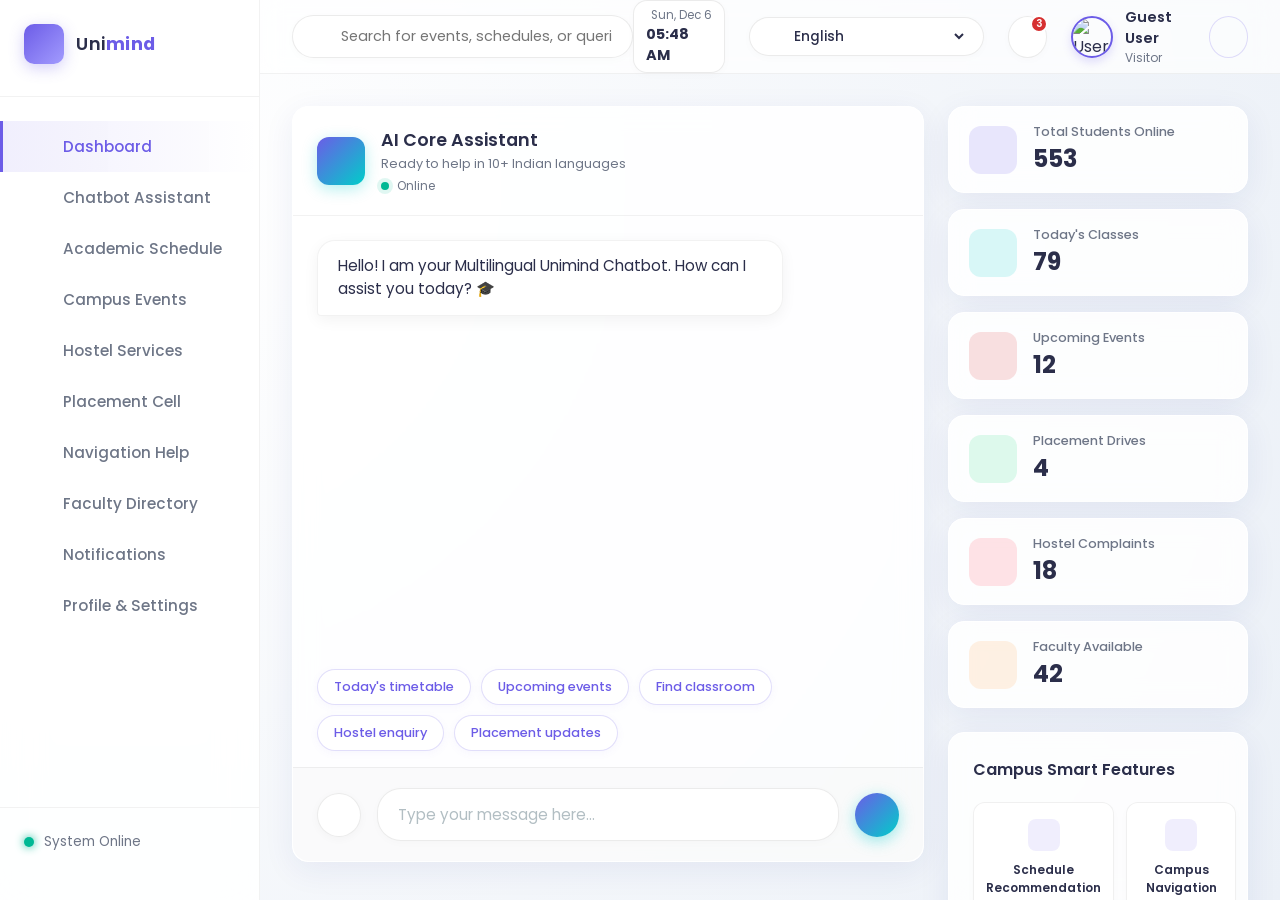
==== commit ef2ef798: "diff ui" ====
--- a/frontend/dashboard.html
+++ b/frontend/dashboard.html
@@ -3,55 +3,38 @@
 <head>
     <meta charset="UTF-8">
     <meta name="viewport" content="width=device-width, initial-scale=1.0">
-    <title>UniMind AI Dashboard</title>
-    <!-- Google Fonts: Inter -->
+    <title>Unimind Dashboard</title>
+    <!-- Google Fonts: Poppins -->
     <link rel="preconnect" href="https://fonts.googleapis.com">
     <link rel="preconnect" href="https://fonts.gstatic.com" crossorigin>
-    <link href="https://fonts.googleapis.com/css2?family=Inter:wght@300;400;500;600;700;800&display=swap" rel="stylesheet">
+    <link href="https://fonts.googleapis.com/css2?family=Poppins:wght@300;400;500;600;700&display=swap" rel="stylesheet">
     <!-- Feather Icons for lightweight modern icons -->
     <script src="https://unpkg.com/feather-icons"></script>
-    <link rel="stylesheet" href="css/style.css">
     <link rel="stylesheet" href="./dashboard.css">
 </head>
 <body>
-    <!-- Premium Mesh Background Blobs (From Landing Page) -->
-    <div class="bg-blobs">
-        <div class="blob blob-1"></div>
-        <div class="blob blob-2"></div>
-        <div class="blob blob-3"></div>
-    </div>
-    
     <div class="dashboard-container">
         <!-- 1. Left Sidebar Navigation -->
         <aside class="sidebar">
             <div class="sidebar-header">
-                <div class="logo-box" style="background: transparent; box-shadow: none;">
-                    <svg width="28" height="28" viewBox="0 0 24 24" fill="none" xmlns="http://www.w3.org/2000/svg">
-                        <path d="M12 2L2 7L12 12L22 7L12 2Z" fill="url(#paint0_linear)"/>
-                        <path d="M2 17L12 22L22 17" stroke="var(--primary)" stroke-width="2" stroke-linecap="round" stroke-linejoin="round"/>
-                        <path d="M2 12L12 17L22 12" stroke="var(--tertiary)" stroke-width="2" stroke-linecap="round" stroke-linejoin="round"/>
-                        <defs>
-                            <linearGradient id="paint0_linear" x1="12" y1="2" x2="12" y2="12" gradientUnits="userSpaceOnUse">
-                                <stop stop-color="#6366f1"/>
-                                <stop offset="1" stop-color="#0ea5e9"/>
-                            </linearGradient>
-                        </defs>
-                    </svg>
-                </div>
-                <h2 style="font-weight: 700; color: #020617; letter-spacing: -0.03em;">UniMind AI</h2>
+                <div class="logo-box">
+                    <i data-feather="cpu"></i>
+                </div>
+                <h2>Uni<span class="highlight">mind</span></h2>
             </div>
             
             <ul class="nav-links">
-                <li class="active"><a href="#"><i data-feather="grid"></i> Dashboard</a></li>
-                <li><a href="#"><i data-feather="message-square"></i> Chatbot Assistant</a></li>
-                <li><a href="#"><i data-feather="calendar"></i> Academic Schedule</a></li>
-                <li><a href="#"><i data-feather="map-pin"></i> Campus Events</a></li>
-                <li><a href="#"><i data-feather="home"></i> Hostel Services</a></li>
-                <li><a href="#"><i data-feather="briefcase"></i> Placement Cell</a></li>
-                <li><a href="#"><i data-feather="compass"></i> Navigation Help</a></li>
-                <li><a href="#"><i data-feather="users"></i> Faculty Directory</a></li>
-                <li><a href="#"><i data-feather="bell"></i> Notifications</a></li>
-                <li><a href="#"><i data-feather="settings"></i> Settings</a></li>
+                <li class="active"><a href="#top"><i data-feather="grid"></i> Dashboard</a></li>
+                <li><a href="#chat-section"><i data-feather="message-square"></i> Chatbot Assistant</a></li>
+                <li><a href="feature.html#schedule"><i data-feather="calendar"></i> Academic Schedule</a></li>
+                <li><a href="feature.html#events"><i data-feather="map-pin"></i> Campus Events</a></li>
+                <li><a href="feature.html#hostel"><i data-feather="home"></i> Hostel Services</a></li>
+                <li><a href="feature.html#placement"><i data-feather="briefcase"></i> Placement Cell</a></li>
+                <li><a href="feature.html#navigation"><i data-feather="compass"></i> Navigation Help</a></li>
+                <li><a href="feature.html#faculty"><i data-feather="users"></i> Faculty Directory</a></li>
+                <li><a href="feature.html#notifications"><i data-feather="bell"></i> Notifications</a></li>
+                <li id="staffPortalNav" style="display:none;"><a href="portal.html"><i data-feather="edit-3"></i> Staff Portal</a></li>
+                <li><a href="profile.html"><i data-feather="settings"></i> Profile & Settings</a></li>
             </ul>
 
             <div class="sidebar-footer">
@@ -63,7 +46,7 @@
         </aside>
 
         <!-- Main Content Area -->
-        <main class="main-content">
+        <main class="main-content" id="top">
             <!-- 2. Top Navbar -->
             <header class="top-navbar">
                 <div class="search-bar">
@@ -72,6 +55,11 @@
                 </div>
                 
                 <div class="top-controls">
+                    <div class="datetime-widget">
+                        <span id="live-date">--</span>
+                        <strong id="live-time">--:--</strong>
+                    </div>
+
                     <!-- Language Dropdown -->
                     <div class="language-selector">
                         <i data-feather="globe"></i>
@@ -79,6 +67,16 @@
                             <option value="en">English</option>
                             <option value="hi">Hindi (हिंदी)</option>
                             <option value="mr">Marathi (मराठी)</option>
+                            <option value="bn">Bengali (বাংলা)</option>
+                            <option value="ta">Tamil (தமிழ்)</option>
+                            <option value="te">Telugu (తెలుగు)</option>
+                            <option value="gu">Gujarati (ગુજરાતી)</option>
+                            <option value="kn">Kannada (ಕನ್ನಡ)</option>
+                            <option value="ml">Malayalam (മലയാളം)</option>
+                            <option value="pa">Punjabi (ਪੰਜਾਬੀ)</option>
+                            <option value="or">Odia (ଓଡ଼ିଆ)</option>
+                            <option value="as">Assamese (অসমীয়া)</option>
+                            <option value="ur">Urdu (اردو)</option>
                         </select>
                     </div>
 
@@ -88,13 +86,18 @@
                         <span class="badge">3</span>
                     </button>
 
-                    <!-- User Profile -->
-                    <div class="user-profile">
-                        <img src="https://ui-avatars.com/api/?name=Admin+User&background=6c5ce7&color=fff&rounded=true" alt="User Profile">
-                        <div class="user-info">
-                            <span class="user-name">Admin User</span>
-                            <span class="user-role">Superintendent</span>
-                        </div>
+                    <!-- User Profile with Logout -->
+                    <div class="user-profile-menu">
+                        <a class="user-profile" href="profile.html" style="text-decoration:none; color:inherit;">
+                            <img src="https://ui-avatars.com/api/?name=Admin+User&background=6c5ce7&color=fff&rounded=true" alt="User Profile">
+                            <div class="user-info">
+                                <span class="user-name">Admin User</span>
+                                <span class="user-role">Superintendent</span>
+                            </div>
+                        </a>
+                        <button id="logoutBtn" class="logout-btn" title="Logout">
+                            <i data-feather="log-out"></i>
+                        </button>
                     </div>
                 </div>
             </header>
@@ -103,7 +106,7 @@
             <div class="dashboard-grid">
                 
                 <!-- 3. Main Hero Section (Chatbot) -->
-                <section class="hero-chatbot glass-card">
+                <section class="hero-chatbot glass-card" id="chat-section">
                     <div class="chat-header">
                         <div class="bot-info">
                             <div class="bot-avatar">
@@ -111,7 +114,11 @@
                             </div>
                             <div>
                                 <h3>AI Core Assistant</h3>
-                                <p>Ready to help in English | हिंदी | मराठी</p>
+                                <p>Ready to help in 10+ Indian languages</p>
+                                <div class="chat-status" id="chat-status">
+                                    <span class="chat-status-dot"></span>
+                                    <span>Online</span>
+                                </div>
                             </div>
                         </div>
                         <div class="chat-actions">
@@ -148,7 +155,7 @@
                 </section>
 
                 <!-- 4. Right Side Quick Stats Panel -->
-                <section class="quick-stats">
+                <section class="quick-stats" id="quick-stats">
                     <div class="stat-card glass-card">
                         <div class="stat-icon purple"><i data-feather="users"></i></div>
                         <div class="stat-data">
@@ -194,7 +201,7 @@
                 </section>
 
                 <!-- 5. Smart Features Section -->
-                <section class="smart-features glass-card">
+                <section class="smart-features glass-card" id="smart-features">
                     <div class="section-title">
                         <h3>Campus Smart Features</h3>
                     </div>
@@ -254,13 +261,103 @@
                     </div>
                 </section>
 
+                <section class="profile-overview glass-card" id="profile-overview">
+                    <div class="profile-overview-header">
+                        <div>
+                            <h3>Your Student Profile</h3>
+                            <p id="profileCompletionText">Complete your profile to improve AI answers.</p>
+                        </div>
+                        <button id="openProfileModal" class="mini-btn">Edit Profile</button>
+                    </div>
+
+                    <div class="profile-overview-grid">
+                        <div class="overview-item">
+                            <span>Name</span>
+                            <strong id="summaryName">Not set</strong>
+                        </div>
+                        <div class="overview-item">
+                            <span>Email</span>
+                            <strong id="summaryEmail">Not set</strong>
+                        </div>
+                        <div class="overview-item">
+                            <span>Department</span>
+                            <strong id="summaryDepartment">Not set</strong>
+                        </div>
+                        <div class="overview-item">
+                            <span>Age</span>
+                            <strong id="summaryAge">Not set</strong>
+                        </div>
+                        <div class="overview-item">
+                            <span>Semester</span>
+                            <strong id="summarySemester">Not set</strong>
+                        </div>
+                        <div class="overview-item">
+                            <span>Profile Completion</span>
+                            <strong id="summaryCompletion">0%</strong>
+                        </div>
+                    </div>
+                </section>
+
             </div>
         </main>
     </div>
 
+    <div class="modal-backdrop" id="profileModalBackdrop">
+        <div class="profile-modal">
+            <div class="profile-modal-header">
+                <h3>Edit Profile</h3>
+                <button id="closeProfileModal" class="icon-btn" title="Close">✕</button>
+            </div>
+
+            <form id="dashboardProfileForm" class="profile-form-grid">
+                <label>
+                    <span>Name</span>
+                    <input id="dashName" type="text" placeholder="Your full name" required>
+                </label>
+                <label>
+                    <span>Email</span>
+                    <input id="dashEmail" type="email" placeholder="you@college.edu" required>
+                </label>
+                <label>
+                    <span>Department</span>
+                    <select id="dashDepartment" required>
+                        <option value="">Select department</option>
+                        <option value="IT">Information Technology (IT)</option>
+                        <option value="CS">Computer Science (CS)</option>
+                        <option value="ENTC">Electronics and Telecommunication (ENTC)</option>
+                    </select>
+                </label>
+                <label>
+                    <span>Age</span>
+                    <input id="dashAge" type="number" min="15" max="60" placeholder="18" required>
+                </label>
+                <label>
+                    <span>Semester</span>
+                    <select id="dashSemester" required>
+                        <option value="">Select semester</option>
+                        <option value="1">Semester 1</option>
+                        <option value="2">Semester 2</option>
+                        <option value="3">Semester 3</option>
+                        <option value="4">Semester 4</option>
+                        <option value="5">Semester 5</option>
+                        <option value="6">Semester 6</option>
+                        <option value="7">Semester 7</option>
+                        <option value="8">Semester 8</option>
+                    </select>
+                </label>
+
+                <div class="profile-modal-actions">
+                    <button type="submit" class="mini-btn">Save Profile</button>
+                    <button type="button" id="goToFullProfile" class="mini-btn ghost">Open Full Page</button>
+                </div>
+                <p id="profileModalStatus" class="profile-modal-status"></p>
+            </form>
+        </div>
+    </div>
+
     <!-- Initialize Feather Icons & attach custom script -->
     <script>
-        feather.replace();
+        if (typeof feather !== 'undefined') { feather.replace(); }
     </script>
     <script src="./dashboard.js"></script>
 </body>
--- a/frontend/dashboard.css
+++ b/frontend/dashboard.css
@@ -1,38 +1,50 @@
 :root {
-    /* Inherit from style.css to match theme precisely */
-    --bg-base: var(--bg-color, #fcfcfd);
+    /* Light Mode College-Tech Theme Colors */
+    --bg-base: #f4f7fb;
+    --bg-gradient: radial-gradient(circle at 10% 20%, #ffffff 0%, #ebf0f7 100%);
     
-    --glass-bg: rgba(255, 255, 255, 0.82);
-    --glass-border: rgba(255, 255, 255, 0.9);
-    --glass-shadow: var(--shadow-subtle, 0 8px 32px 0 rgba(31, 38, 135, 0.07));
-
-    --primary: #4f46e5;
-    --primary-hover: #4338ca;
-    --secondary: #0ea5e9;
-    --tertiary: #c026d3;
+    --glass-bg: rgba(255, 255, 255, 0.85);
+    --glass-border: rgba(255, 255, 255, 1);
+    --glass-shadow: 0 8px 32px 0 rgba(31, 38, 135, 0.07);
+
+    --primary: #6c5ce7;
+    --primary-hover: #5a4bcf;
+    --secondary: #00cec9;
     
-    /* Vibrant Accents remap */
-    --neon-blue: #0ea5e9;
-    --neon-pink: #c026d3;
-    --neon-purple: #4f46e5;
-
-    --text-main: #0f172a;
-    --text-muted: #526075;
+    /* Vibrant Accents */
+    --neon-blue: #0984e3;
+    --neon-pink: #d63031;
+    --neon-purple: #a29bfe;
+
+    --text-main: #2b2e4a;
+    --text-muted: #6e7687;
 
     --sidebar-width: 260px;
     --navbar-height: 80px;
 
-    /* Card Status Colors mapped to new palette */
-    --status-purple: rgba(79, 70, 229, 0.15);
-    --status-blue: rgba(14, 165, 233, 0.15);
-    --status-pink: rgba(192, 38, 211, 0.15);
-    --status-green: rgba(45, 212, 191, 0.15);
-    --status-red: rgba(239, 68, 68, 0.15);
-    --status-orange: rgba(245, 158, 11, 0.15);
-}
-
-/* Base styles are inherited from style.css (fonts, body background, blobs) */
-
+    /* Card Status Colors */
+    --status-purple: rgba(108, 92, 231, 0.15);
+    --status-blue: rgba(0, 206, 201, 0.15);
+    --status-pink: rgba(214, 48, 49, 0.15);
+    --status-green: rgba(38, 222, 129, 0.15);
+    --status-red: rgba(255, 71, 87, 0.15);
+    --status-orange: rgba(255, 159, 67, 0.15);
+}
+
+* {
+    margin: 0;
+    padding: 0;
+    box-sizing: border-box;
+}
+
+body {
+    font-family: 'Poppins', sans-serif;
+    background: var(--bg-base);
+    background-image: var(--bg-gradient);
+    color: var(--text-main);
+    overflow-x: hidden;
+    min-height: 100vh;
+}
 
 /* Glassmorphism utility */
 .glass-card {
@@ -247,6 +259,27 @@
     display: flex;
     align-items: center;
     gap: 24px;
+}
+
+.datetime-widget {
+    display: flex;
+    flex-direction: column;
+    align-items: flex-end;
+    background: #ffffff;
+    border: 1px solid rgba(0,0,0,0.08);
+    border-radius: 14px;
+    padding: 6px 12px;
+    box-shadow: 0 2px 10px rgba(0,0,0,0.02);
+}
+
+.datetime-widget span {
+    font-size: 0.72rem;
+    color: var(--text-muted);
+}
+
+.datetime-widget strong {
+    font-size: 0.9rem;
+    color: var(--text-main);
 }
 
 .language-selector {
@@ -351,6 +384,32 @@
     color: var(--text-muted);
 }
 
+.user-profile-menu {
+    display: flex;
+    align-items: center;
+    gap: 8px;
+}
+
+.logout-btn {
+    background: transparent;
+    border: 1px solid rgba(108, 92, 231, 0.2);
+    color: var(--text-muted);
+    width: 42px;
+    height: 42px;
+    border-radius: 50%;
+    display: flex;
+    align-items: center;
+    justify-content: center;
+    cursor: pointer;
+    transition: all 0.3s;
+}
+
+.logout-btn:hover {
+    background: rgba(214, 48, 49, 0.1);
+    color: #dc2626;
+    border-color: rgba(220, 38, 38, 0.3);
+}
+
 /* Dashboard Grid System */
 .dashboard-grid {
     padding: 32px;
@@ -411,6 +470,28 @@
     margin-top: 2px;
 }
 
+.chat-status {
+    margin-top: 4px;
+    font-size: 0.75rem;
+    color: var(--text-muted);
+    display: flex;
+    align-items: center;
+    gap: 8px;
+}
+
+.chat-status-dot {
+    width: 8px;
+    height: 8px;
+    border-radius: 50%;
+    background: #00b894;
+    box-shadow: 0 0 0 4px rgba(0, 184, 148, 0.12);
+}
+
+.chat-status-dot.busy {
+    background: #fdcb6e;
+    box-shadow: 0 0 0 4px rgba(253, 203, 110, 0.22);
+}
+
 .icon-btn {
     background: transparent;
     border: none;
@@ -463,6 +544,17 @@
 
 .message.user {
     align-self: flex-end;
+}
+
+.message-meta {
+    font-size: 0.7rem;
+    color: var(--text-muted);
+    margin-top: 6px;
+    padding: 0 4px;
+}
+
+.message.user .message-meta {
+    text-align: right;
 }
 
 .bubble {
@@ -580,6 +672,14 @@
     transform: scale(1.05) rotate(-5deg);
     box-shadow: 0 6px 20px rgba(108, 92, 231, 0.4);
 }
+
+.send-btn:disabled {
+    cursor: not-allowed;
+    opacity: 0.7;
+    transform: none;
+    box-shadow: none;
+}
+
 .send-btn i {
     width: 20px;
     margin-left: -2px;
@@ -761,6 +861,147 @@
     font-weight: 500;
 }
 
+.profile-overview {
+    grid-column: 1 / 3;
+    padding: 22px 24px;
+}
+
+.profile-overview-header {
+    display: flex;
+    justify-content: space-between;
+    align-items: center;
+    margin-bottom: 16px;
+    gap: 12px;
+}
+
+.profile-overview-header h3 {
+    font-size: 1rem;
+    margin-bottom: 4px;
+}
+
+.profile-overview-header p {
+    font-size: 0.82rem;
+    color: var(--text-muted);
+}
+
+.profile-overview-grid {
+    display: grid;
+    grid-template-columns: repeat(3, 1fr);
+    gap: 12px;
+}
+
+.overview-item {
+    background: #ffffff;
+    border: 1px solid rgba(0,0,0,0.06);
+    border-radius: 12px;
+    padding: 12px;
+}
+
+.overview-item span {
+    display: block;
+    font-size: 0.72rem;
+    color: var(--text-muted);
+}
+
+.overview-item strong {
+    font-size: 0.9rem;
+    color: var(--text-main);
+}
+
+.mini-btn {
+    border: none;
+    background: linear-gradient(135deg, var(--primary), var(--secondary));
+    color: #fff;
+    padding: 8px 14px;
+    border-radius: 999px;
+    font-size: 0.78rem;
+    font-weight: 600;
+    cursor: pointer;
+    transition: transform 0.2s ease;
+}
+
+.mini-btn:hover {
+    transform: translateY(-1px);
+}
+
+.mini-btn.ghost {
+    background: #f4f6fa;
+    color: var(--text-main);
+    border: 1px solid rgba(0,0,0,0.08);
+}
+
+.modal-backdrop {
+    position: fixed;
+    inset: 0;
+    background: rgba(15, 20, 30, 0.4);
+    display: none;
+    align-items: center;
+    justify-content: center;
+    z-index: 1000;
+    padding: 16px;
+}
+
+.modal-backdrop.open {
+    display: flex;
+}
+
+.profile-modal {
+    width: min(640px, 100%);
+    background: #ffffff;
+    border-radius: 16px;
+    border: 1px solid rgba(0,0,0,0.08);
+    box-shadow: 0 20px 45px rgba(0,0,0,0.18);
+    padding: 18px;
+}
+
+.profile-modal-header {
+    display: flex;
+    justify-content: space-between;
+    align-items: center;
+    margin-bottom: 12px;
+}
+
+.profile-modal-header h3 {
+    font-size: 1rem;
+}
+
+.profile-form-grid {
+    display: grid;
+    grid-template-columns: 1fr 1fr;
+    gap: 10px;
+}
+
+.profile-form-grid label {
+    display: flex;
+    flex-direction: column;
+    gap: 6px;
+    font-size: 0.8rem;
+    color: var(--text-muted);
+}
+
+.profile-form-grid input,
+.profile-form-grid select {
+    border: 1px solid rgba(0,0,0,0.1);
+    border-radius: 10px;
+    padding: 10px;
+    font-family: inherit;
+    font-size: 0.86rem;
+}
+
+.profile-modal-actions {
+    grid-column: 1 / 3;
+    display: flex;
+    gap: 8px;
+    margin-top: 6px;
+}
+
+.profile-modal-status {
+    grid-column: 1 / 3;
+    min-height: 18px;
+    font-size: 0.78rem;
+    color: #16a34a;
+}
+
 /* Responsive Adjustments */
 @media (max-width: 1400px) {
     .dashboard-grid {
@@ -796,6 +1037,14 @@
         align-items: flex-start;
         gap: 16px;
     }
+
+    .profile-overview {
+        grid-column: 1 / 2;
+    }
+
+    .profile-overview-grid {
+        grid-template-columns: repeat(2, 1fr);
+    }
 }
 
 @media (max-width: 768px) {
@@ -814,4 +1063,25 @@
     .search-bar {
         width: 200px;
     }
-}
+
+    .top-controls {
+        gap: 10px;
+    }
+
+    .datetime-widget {
+        display: none;
+    }
+
+    .profile-overview-grid {
+        grid-template-columns: 1fr;
+    }
+
+    .profile-form-grid {
+        grid-template-columns: 1fr;
+    }
+
+    .profile-modal-actions,
+    .profile-modal-status {
+        grid-column: 1 / 2;
+    }
+}
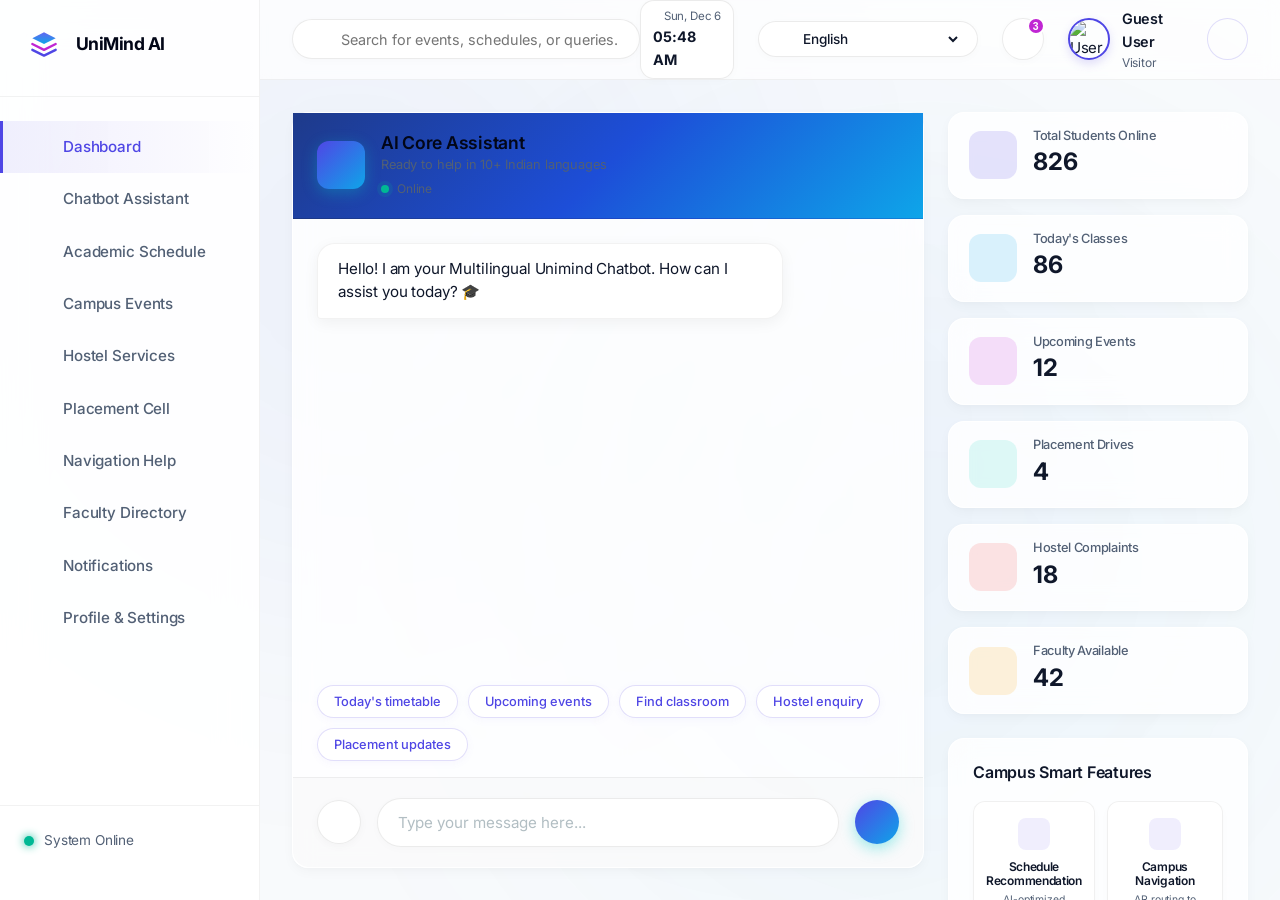
==== commit 5b24a56b: "Merge branch 'main' of https://github.com/HARSHP-16/chatbot into agent" ====
--- a/frontend/dashboard.html
+++ b/frontend/dashboard.html
@@ -3,24 +3,42 @@
 <head>
     <meta charset="UTF-8">
     <meta name="viewport" content="width=device-width, initial-scale=1.0">
-    <title>Unimind Dashboard</title>
-    <!-- Google Fonts: Poppins -->
+    <title>UniMind AI Dashboard</title>
+    <!-- Google Fonts: Inter -->
     <link rel="preconnect" href="https://fonts.googleapis.com">
     <link rel="preconnect" href="https://fonts.gstatic.com" crossorigin>
-    <link href="https://fonts.googleapis.com/css2?family=Poppins:wght@300;400;500;600;700&display=swap" rel="stylesheet">
+    <link href="https://fonts.googleapis.com/css2?family=Inter:wght@300;400;500;600;700;800&display=swap" rel="stylesheet">
     <!-- Feather Icons for lightweight modern icons -->
     <script src="https://unpkg.com/feather-icons"></script>
+    <link rel="stylesheet" href="css/style.css">
     <link rel="stylesheet" href="./dashboard.css">
 </head>
 <body>
+    <!-- Premium Mesh Background Blobs (From Landing Page) -->
+    <div class="bg-blobs">
+        <div class="blob blob-1"></div>
+        <div class="blob blob-2"></div>
+        <div class="blob blob-3"></div>
+    </div>
+    
     <div class="dashboard-container">
         <!-- 1. Left Sidebar Navigation -->
         <aside class="sidebar">
             <div class="sidebar-header">
-                <div class="logo-box">
-                    <i data-feather="cpu"></i>
-                </div>
-                <h2>Uni<span class="highlight">mind</span></h2>
+                <div class="logo-box" style="background: transparent; box-shadow: none;">
+                    <svg width="28" height="28" viewBox="0 0 24 24" fill="none" xmlns="http://www.w3.org/2000/svg">
+                        <path d="M12 2L2 7L12 12L22 7L12 2Z" fill="url(#paint0_linear)"/>
+                        <path d="M2 17L12 22L22 17" stroke="var(--primary)" stroke-width="2" stroke-linecap="round" stroke-linejoin="round"/>
+                        <path d="M2 12L12 17L22 12" stroke="var(--tertiary)" stroke-width="2" stroke-linecap="round" stroke-linejoin="round"/>
+                        <defs>
+                            <linearGradient id="paint0_linear" x1="12" y1="2" x2="12" y2="12" gradientUnits="userSpaceOnUse">
+                                <stop stop-color="#6366f1"/>
+                                <stop offset="1" stop-color="#0ea5e9"/>
+                            </linearGradient>
+                        </defs>
+                    </svg>
+                </div>
+                <h2 style="font-weight: 700; color: #020617; letter-spacing: -0.03em;">UniMind AI</h2>
             </div>
             
             <ul class="nav-links">
--- a/frontend/css/style.css
+++ b/frontend/css/style.css
@@ -0,0 +1,394 @@
+@import url('https://fonts.googleapis.com/css2?family=Inter:wght@300;400;500;600;700;800&display=swap');
+
+:root {
+    --primary: #1d4ed8;       /* Deepest Electric Blue for Contrast */
+    --secondary: #0ea5e9;     /* Sky Cyan */
+    --tertiary: #4338ca;      /* Deep Indigo */
+    --accent: #1e3a8a;        /* Navy */
+    
+    /* Richer, darker, more premium high-contrast gradient */
+    --primary-gradient: linear-gradient(135deg, #1e3a8a, #1d4ed8, #0ea5e9);
+    --hero-gradient: linear-gradient(105deg, #1e3a8a, #1d4ed8, #4338ca, #0ea5e9);
+    
+    --bg-color: #f8fafc;      /* Crisp faint gray */
+    --surface-color: #ffffff;
+    --text-main: #0f172a;
+    --text-muted: #475569;
+    --border-color: rgba(15, 23, 42, 0.08);
+    
+    --radius-sm: 12px;
+    --radius-md: 18px;
+    --radius-lg: 24px;
+    --radius-xl: 32px;
+    
+    /* Smoother elegant shadows without extreme glows */
+    --shadow-subtle: 0 4px 12px rgba(15, 23, 42, 0.03), 0 2px 4px rgba(15, 23, 42, 0.02);
+    --shadow-elevated: 0 15px 35px -5px rgba(15, 23, 42, 0.08), 0 8px 15px -4px rgba(15, 23, 42, 0.04);
+    --shadow-float: 0 35px 50px -20px rgba(15, 23, 42, 0.12), 0 0 0 1px rgba(15, 23, 42, 0.03);
+    
+    --duration-base: 0.4s;
+    --ease-out-expo: cubic-bezier(0.16, 1, 0.3, 1);
+    --ease-out-circ: cubic-bezier(0.075, 0.82, 0.165, 1);
+    --ease-elastic: cubic-bezier(0.34, 1.56, 0.64, 1);
+
+    --transition-standard: all var(--duration-base) var(--ease-out-expo);
+    --transition-snappy: all 0.3s var(--ease-out-circ);
+    --transition-elastic: all 0.7s var(--ease-elastic);
+}
+
+* { margin: 0; padding: 0; box-sizing: border-box; -webkit-font-smoothing: antialiased; -moz-osx-font-smoothing: grayscale; }
+
+body {
+    font-family: 'Inter', -apple-system, sans-serif;
+    background-color: var(--bg-color); color: var(--text-main);
+    line-height: 1.6; overflow-x: hidden; letter-spacing: -0.01em; font-size: 15px;
+}
+
+/* Subtle Blobs */
+.bg-blobs { position: fixed; top: 0; left: 0; width: 100vw; height: 100vh; z-index: -1; overflow: hidden; pointer-events: none; background: var(--bg-color); }
+.blob { position: absolute; filter: blur(140px); border-radius: 50%; opacity: 0.25; animation: drift 30s infinite alternate var(--ease-out-expo); will-change: transform; }
+.blob-1 { top: -10%; left: 0%; width: 55vw; height: 55vw; background: rgba(29, 78, 216, 0.2); animation-delay: 0s; }
+.blob-2 { bottom: -10%; right: -5%; width: 65vw; height: 65vw; background: rgba(14, 165, 233, 0.15); animation-delay: -5s; animation-duration: 35s; }
+.blob-3 { top: 20%; left: 40%; width: 45vw; height: 45vw; background: rgba(67, 56, 202, 0.1); animation-delay: -10s; animation-duration: 40s; }
+
+@keyframes drift {
+    0% { transform: translate(0, 0) scale(1) rotate(0deg); }
+    50% { transform: translate(4%, 6%) scale(1.05) rotate(2deg); }
+    100% { transform: translate(-3%, -4%) scale(0.95) rotate(-2deg); }
+}
+
+a { text-decoration: none; color: inherit; }
+
+h1, h2, h3, h4, h5, h6 { font-weight: 700; line-height: 1.15; letter-spacing: -0.025em; color: #020617; }
+h1 { font-size: clamp(2.25rem, 4vw, 3.5rem); font-weight: 800; }
+h2 { font-size: clamp(2rem, 3.5vw, 2.75rem); }
+h3 { font-size: 1.35rem; letter-spacing: -0.015em; }
+
+.text-gradient {
+    background: var(--hero-gradient); background-size: 300% auto;
+    -webkit-background-clip: text; -webkit-text-fill-color: transparent;
+    background-clip: text; animation: gradientShift 10s linear infinite; display: inline-block;
+}
+
+@keyframes gradientShift { 0% { background-position: 0% 50%; } 50% { background-position: 100% 50%; } 100% { background-position: 0% 50%; } }
+
+.container { max-width: 1180px; margin: 0 auto; padding: 0 2rem; }
+.section { padding: 8rem 0; position: relative; z-index: 1; }
+
+/* Rich High-Contrast CTA Buttons */
+.btn {
+    display: inline-flex; align-items: center; justify-content: center;
+    padding: 0.85rem 1.85rem; border-radius: 50px;
+    font-weight: 600; font-size: 0.95rem; cursor: pointer; transition: var(--transition-standard);
+    border: none; outline: none; position: relative; overflow: hidden; letter-spacing: -0.005em;
+    transform: translateZ(0); 
+}
+
+.btn-primary {
+    background: var(--primary-gradient); color: #ffffff; /* pure white text over dark gradient */
+    box-shadow: 0 8px 20px -6px rgba(29, 78, 216, 0.45), 0 0 0 1px rgba(255,255,255,0.15) inset;
+    text-shadow: 0 1px 2px rgba(0,0,0,0.15); z-index: 1;
+}
+
+.btn-primary::before {
+    content: ''; position: absolute; top: 0; left: 0; width: 100%; height: 100%;
+    background: linear-gradient(135deg, #1e3a8a, #1d4ed8);
+    z-index: -1; opacity: 0; transition: var(--transition-standard);
+}
+
+.btn-primary:hover {
+    transform: translateY(-2px);
+    box-shadow: 0 12px 25px -6px rgba(29, 78, 216, 0.55), 0 0 0 1px rgba(255,255,255,0.25) inset;
+}
+.btn-primary:hover::before { opacity: 1; }
+.btn-primary:active { transform: translateY(1px); }
+
+.btn-outline {
+    background: rgba(255, 255, 255, 0.9); color: var(--text-main); font-weight: 600;
+    border: 1px solid rgba(15, 23, 42, 0.1); backdrop-filter: blur(10px); box-shadow: var(--shadow-subtle);
+}
+.btn-outline:hover {
+    border-color: rgba(29, 78, 216, 0.3); color: var(--primary);
+    background: #ffffff; transform: translateY(-2px); box-shadow: var(--shadow-elevated);
+}
+
+/* Forms */
+.form-group { margin-bottom: 1.5rem; }
+.form-label { display: block; margin-bottom: 0.5rem; font-size: 0.85rem; font-weight: 500; color: var(--text-main); }
+.form-control {
+    width: 100%; padding: 0.95rem 1.25rem; border: 1px solid rgba(15, 23, 42, 0.1); border-radius: var(--radius-sm);
+    font-family: inherit; font-size: 0.95rem; transition: var(--transition-standard);
+    background: rgba(255, 255, 255, 0.8); backdrop-filter: blur(12px); box-shadow: 0 2px 5px rgba(0,0,0,0.01) inset;
+}
+.form-control:focus {
+    outline: none; border-color: var(--primary); box-shadow: 0 0 0 4px rgba(29, 78, 216, 0.15), var(--shadow-subtle);
+    background: #ffffff; transform: translateY(-1px);
+}
+
+.password-row {
+    display: flex;
+    align-items: center;
+    gap: 0.5rem;
+}
+
+.pwd-toggle {
+    border: 1px solid rgba(15, 23, 42, 0.12);
+    background: #ffffff;
+    color: var(--text-muted);
+    border-radius: 10px;
+    padding: 0.65rem 0.85rem;
+    font-size: 0.8rem;
+    font-weight: 600;
+    cursor: pointer;
+    transition: var(--transition-snappy);
+}
+
+.pwd-toggle:hover {
+    color: var(--primary);
+    border-color: rgba(29, 78, 216, 0.35);
+}
+
+.form-error {
+    color: #dc2626;
+    display: none;
+    margin-top: 0.4rem;
+}
+
+.form-success {
+    color: #16a34a;
+    display: none;
+    margin-top: 0.4rem;
+}
+
+.demo-credentials {
+    margin-top: 1rem;
+    padding: 0.8rem 1rem;
+    border: 1px dashed rgba(29, 78, 216, 0.25);
+    border-radius: 12px;
+    background: rgba(29, 78, 216, 0.04);
+}
+
+.demo-credentials p {
+    font-size: 0.78rem;
+    line-height: 1.45;
+}
+
+/* Navbar */
+.navbar {
+    position: fixed; top: 0; left: 0; width: 100%; z-index: 100;
+    transition: var(--transition-standard); border-bottom: 1px solid transparent; padding: 1.25rem 0;
+}
+.navbar.scrolled {
+    background: rgba(255, 255, 255, 0.9); backdrop-filter: blur(25px); -webkit-backdrop-filter: blur(25px);
+    border-bottom: 1px solid rgba(15,23,42,0.06); box-shadow: 0 4px 20px rgba(0, 0, 0, 0.04); padding: 0.85rem 0;
+}
+.navbar .container { display: flex; justify-content: space-between; align-items: center; height: 50px; }
+.navbar-brand { font-size: 1.35rem; font-weight: 800; color: #020617; display: flex; align-items: center; gap: 0.5rem; letter-spacing: -0.03em; transition: var(--transition-snappy); }
+.navbar-brand:hover { transform: translateY(-1px); }
+
+/* Confident Modern AI Hero */
+.hero { padding-top: 150px; padding-bottom: 110px; min-height: 85vh; display: flex; align-items: center; position: relative; z-index: 2; }
+.hero .container { display: grid; grid-template-columns: 1fr 1fr; gap: 4rem; align-items: center; }
+.hero-content { max-width: 540px; position: relative; z-index: 3; }
+.hero-content h1 { margin-bottom: 1.25rem; text-shadow: 0 4px 15px rgba(0,0,0,0.02); }
+.hero-content p { font-size: 1.1rem; color: var(--text-muted); margin-bottom: 2.25rem; line-height: 1.6; font-weight: 400; max-width: 95%; }
+.hero-badge {
+    display: inline-flex; align-items: center; gap: 0.4rem; padding: 0.5rem 1rem;
+    background: rgba(255,255,255,0.9); color: var(--primary); border-radius: 50px; font-size: 0.8rem; font-weight: 600;
+    margin-bottom: 1.5rem; border: 1px solid rgba(15, 23, 42, 0.06); box-shadow: 0 4px 15px rgba(15, 23, 42, 0.04), 0 0 0 1px rgba(255,255,255,1) inset;
+}
+.hero-actions { display: flex; gap: 1rem; align-items: center; }
+
+/* 3D Chat Graphic */
+.hero-graphic { position: relative; width: 100%; perspective: 1400px; display: flex; justify-content: center; align-items: center; z-index: 2; }
+.chat-preview {
+    background: rgba(255, 255, 255, 0.95); backdrop-filter: blur(30px); -webkit-backdrop-filter: blur(30px);
+    border: 1px solid rgba(255, 255, 255, 1); border-radius: var(--radius-xl); padding: 2.25rem 2rem; width: 100%; max-width: 440px;
+    box-shadow: 0 30px 60px -15px rgba(15, 23, 42, 0.1), 0 0 0 1px rgba(255,255,255,0.7) inset;
+    transform: rotateY(-5deg) rotateX(2deg) translateZ(0); transition: var(--transition-standard); position: relative;
+}
+.hero-graphic:hover .chat-preview {
+    transform: rotateY(-1deg) rotateX(0deg) translateY(-8px) translateZ(30px);
+    box-shadow: 0 40px 80px -20px rgba(15, 23, 42, 0.15), 0 0 0 1px rgba(255,255,255,1) inset;
+}
+
+.chat-message { display: flex; margin-bottom: 1.25rem; animation: slideUpFade 0.8s var(--ease-out-expo) forwards; opacity: 0; transform: translateY(20px); }
+.chat-message:nth-child(1) { animation-delay: 0.2s; }
+.chat-message:nth-child(2) { animation-delay: 0.6s; }
+.chat-message:nth-child(3) { animation-delay: 1.2s; }
+.chat-message:nth-child(4) { animation-delay: 1.8s; }
+
+.chat-bubble { padding: 0.9rem 1.25rem; border-radius: 18px; max-width: 85%; font-size: 0.95rem; line-height: 1.5; font-weight: 500; box-shadow: 0 4px 10px -2px rgba(15,23,42,0.03); letter-spacing: -0.005em; }
+.msg-user { justify-content: flex-end; }
+/* Deeper gradient for user bubble to match new button theme */
+.msg-user .chat-bubble { background: var(--primary-gradient); color: #ffffff; border-bottom-right-radius: 4px; box-shadow: 0 6px 15px -3px rgba(29, 78, 216, 0.25); }
+.msg-bot { justify-content: flex-start; }
+.msg-bot .chat-bubble { background: #ffffff; color: #0f172a; border-bottom-left-radius: 4px; border: 1px solid rgba(15, 23, 42, 0.05); }
+
+/* Float Cards */
+.float-card {
+    position: absolute; background: rgba(255, 255, 255, 0.95); backdrop-filter: blur(20px);
+    padding: 0.85rem 1.35rem; border-radius: 50px; box-shadow: var(--shadow-elevated); font-size: 0.85rem; font-weight: 600;
+    color: var(--text-main); border: 1px solid rgba(15,23,42,0.05); animation: floatSmooth 6s infinite var(--ease-out-expo); z-index: 3;
+    display: flex; align-items: center; gap: 0.6rem;
+}
+.float-1 { top: -20px; right: -20px; animation-delay: 0s; }
+.float-2 { bottom: 40px; left: -30px; animation-delay: -3s; animation-duration: 8s; }
+@keyframes floatSmooth { 0%, 100% { transform: translateY(0) rotate(0deg); } 50% { transform: translateY(-8px) rotate(1deg); } }
+
+/* Luxury Cards - Solid Icons, Elegant Card Hover */
+.section-header { text-align: center; margin-bottom: 4rem; position: relative; }
+.section-header h2 { margin-bottom: 1rem; }
+.section-header p { color: var(--text-muted); font-size: 1.1rem; max-width: 580px; margin: 0 auto; line-height: 1.6; }
+
+.grid { display: grid; grid-template-columns: repeat(auto-fit, minmax(260px, 1fr)); gap: 2rem; }
+
+.card {
+    background: #ffffff; /* Crisp White surface */
+    border: 1px solid rgba(15, 23, 42, 0.06); border-radius: var(--radius-lg);
+    padding: 2.5rem 2rem; transition: var(--transition-standard); height: 100%;
+    position: relative; overflow: hidden; box-shadow: var(--shadow-subtle); z-index: 1; transform: translateZ(0);
+}
+
+/* 
+ * Removing the inverted color icon logic entirely. 
+ * Highlighting the card natively.
+ */
+.card:hover {
+    transform: translateY(-5px) scale(1.01); 
+    background: #ffffff; 
+    box-shadow: var(--shadow-elevated); 
+    border-color: rgba(29, 78, 216, 0.15); /* Elegant border highlight */
+}
+
+/* Background tint shift very subtle */
+.card::after {
+    content: ''; position: absolute; top:0; left:0; width:100%; height:100%;
+    background: radial-gradient(circle at top right, rgba(29, 78, 216, 0.03), transparent 70%);
+    opacity: 0; transition: var(--transition-standard); z-index: -1; pointer-events: none;
+}
+.card:hover::after { opacity: 1; }
+
+.card-icon {
+    width: 52px; height: 52px; border-radius: 16px; background: rgba(29, 78, 216, 0.06); color: var(--primary);
+    display: flex; align-items: center; justify-content: center; font-size: 1.5rem; margin-bottom: 1.5rem;
+    transition: var(--transition-standard); border: 1px solid rgba(29, 78, 216, 0.05);
+    position: relative; z-index: 2;
+}
+
+/* Clean elevation for the icon, NO color inversion */
+.card:hover .card-icon {
+    transform: translateY(-3px); 
+    box-shadow: 0 8px 20px -5px rgba(29, 78, 216, 0.15);
+}
+
+.card h3 { margin-bottom: 0.85rem; font-size: 1.25rem; transition: var(--transition-snappy); }
+.card:hover h3 { color: var(--primary); }
+.card p { color: var(--text-muted); font-size: 0.95rem; line-height: 1.6; }
+.ask-card { cursor: pointer; text-align: center; }
+.ask-card .card-icon { margin: 0 auto 1.5rem auto; }
+
+/* Flow Sequence Architecture */
+.flow-grid { display: grid; grid-template-columns: repeat(4, 1fr); gap: 2rem; position: relative; text-align: center; }
+.flow-grid::after { content: ''; position: absolute; top: 32px; left: 12.5%; right: 12.5%; height: 1px; background: linear-gradient(90deg, transparent, rgba(29,78,216,0.15), transparent); z-index: 0; }
+.flow-step { position: relative; z-index: 1; transition: var(--transition-standard); }
+
+.flow-step .card-icon {
+    width: 64px; height: 64px; margin: 0 auto 1.25rem auto; border-radius: 50%; font-size: 1.5rem; font-weight: 700;
+    background: #fff; box-shadow: 0 4px 15px -3px rgba(15,23,42,0.06); color: var(--primary); border: 1px solid rgba(29,78,216,0.1); position: relative; z-index: 2;
+    transition: var(--transition-standard);
+}
+
+/* Subtle elevation, NO full color change */
+.flow-step:hover .card-icon {
+    transform: translateY(-4px);
+    box-shadow: 0 15px 30px -5px rgba(29, 78, 216, 0.15); 
+    border-color: rgba(29, 78, 216, 0.3);
+}
+
+.flow-step h3 { margin-bottom: 0.6rem; font-size: 1.15rem; transition: var(--transition-snappy); }
+.flow-step:hover h3 { color: var(--primary); }
+
+/* Chatbot Trigger - Rich Contrast */
+.chatbot-trigger {
+    position: fixed; bottom: 2.5rem; right: 2.5rem; width: 64px; height: 64px; border-radius: 50%;
+    background: var(--primary-gradient); background-size: 200% auto; animation: gradientShift 8s linear infinite;
+    color: #ffffff; display: flex; align-items: center; justify-content: center; font-size: 1.5rem;
+    box-shadow: 0 12px 30px rgba(29, 78, 216, 0.35); pointer-events: auto;
+    cursor: pointer; z-index: 999; transition: var(--transition-elastic); border: 1px solid rgba(255,255,255,0.2);
+}
+.chatbot-trigger::before { content: ''; position: absolute; width: 100%; height: 100%; border-radius: 50%; border: 1px solid rgba(29, 78, 216, 0.3); animation: pulseRing 4s infinite var(--ease-out-expo); z-index: -1; }
+.chatbot-trigger:hover { transform: scale(1.05) translateY(-5px); box-shadow: 0 20px 40px rgba(29, 78, 216, 0.45); }
+@keyframes pulseRing { 0% { transform: scale(1); opacity: 1; } 100% { transform: scale(1.5); opacity: 0; } }
+
+/* Chatbot Core Engine Panel */
+.chatbot-panel {
+    position: fixed; bottom: 7.5rem; right: 2.5rem; width: 400px; height: 620px;
+    background: rgba(255, 255, 255, 0.95); backdrop-filter: blur(25px); -webkit-backdrop-filter: blur(25px);
+    border-radius: var(--radius-xl); box-shadow: 0 35px 80px -15px rgba(15, 23, 42, 0.25), 0 0 0 1px rgba(255,255,255,1) inset;
+    display: flex; flex-direction: column; z-index: 999;
+    transform: translateY(30px) scale(0.95); opacity: 0; pointer-events: none;
+    transition: var(--transition-standard); transform-origin: bottom right; overflow: hidden;
+}
+.chatbot-panel.active { transform: translateY(0) scale(1); opacity: 1; pointer-events: auto; }
+
+.chat-header { padding: 1.25rem 1.75rem; background: var(--primary-gradient); color: white; display: flex; justify-content: space-between; align-items: center; }
+.chat-title { font-weight: 700; display: flex; align-items: center; gap: 0.5rem; font-size: 1.05rem; }
+.chat-close { background: transparent; border: none; color: white; font-size: 1.5rem; cursor: pointer; opacity: 0.8; transition: var(--transition-snappy); }
+.chat-close:hover { opacity: 1; transform: rotate(90deg) scale(1.1); }
+.lang-select { background: rgba(255,255,255,0.2); border: 1px solid rgba(255,255,255,0.3); color: white; border-radius: 50px; padding: 0.35rem 0.85rem; font-size: 0.8rem; font-weight: 600; outline: none; cursor: pointer; transition: var(--transition-snappy); }
+.lang-select:hover { background: rgba(255,255,255,0.3); }
+.lang-select option { color: var(--text-main); }
+.chat-body { flex: 1; overflow-y: auto; padding: 1.5rem; display: flex; flex-direction: column; gap: 1.25rem; background: #fdfdfd; }
+.chat-input-area { padding: 1.25rem 1.5rem; background: #ffffff; border-top: 1px solid rgba(15, 23, 42, 0.05); }
+
+.prompt-suggestions { display: flex; gap: 0.75rem; overflow-x: auto; padding-bottom: 0.75rem; scrollbar-width: none; }
+.prompt-suggestions::-webkit-scrollbar { display: none; }
+.prompt-chip { white-space: nowrap; padding: 0.5rem 1.15rem; background: #fff; color: var(--text-muted); border: 1px solid rgba(15, 23, 42, 0.1); border-radius: 50px; font-size: 0.85rem; font-weight: 500; cursor: pointer; transition: var(--transition-snappy); box-shadow: 0 2px 4px rgba(15,23,42,0.02); }
+.prompt-chip:hover { background: var(--primary); color: white; transform: translateY(-2px); box-shadow: 0 6px 15px rgba(29, 78, 216, 0.2); border-color: transparent; }
+
+.input-wrapper { display: flex; gap: 0.75rem; }
+.input-wrapper input { flex: 1; padding: 0.95rem 1.25rem; border: 1px solid rgba(15, 23, 42, 0.1); border-radius: 50px; outline: none; transition: var(--transition-snappy); font-size: 0.95rem; background: var(--bg-color); }
+.input-wrapper input:focus { border-color: var(--primary); box-shadow: 0 0 0 3px rgba(29, 78, 216, 0.15); background: #ffffff; }
+.input-wrapper button { width: 48px; height: 48px; border-radius: 50%; background: var(--primary-gradient); color: white; border: none; cursor: pointer; display: flex; align-items: center; justify-content: center; transition: var(--transition-elastic); box-shadow: 0 4px 12px rgba(29, 78, 216, 0.25); }
+.input-wrapper button:hover { transform: scale(1.05) translateY(-2px); box-shadow: 0 8px 18px rgba(29, 78, 216, 0.4); }
+
+.typing-dots { display: inline-flex; gap: 4px; padding: 0.5rem 0.1rem; align-items: center; }
+.dot { width: 6px; height: 6px; background: var(--text-muted); border-radius: 50%; animation: blinkBounce 1.4s infinite ease-in-out both; }
+.dot:nth-child(1) { animation-delay: -0.32s; } .dot:nth-child(2) { animation-delay: -0.16s; }
+@keyframes blinkBounce { 0%, 80%, 100% { transform: translateY(0); opacity: 0.4; } 40% { transform: translateY(-5px); opacity: 1; background: var(--primary); } }
+
+@keyframes slideUpFade { from { opacity: 0; transform: translateY(30px) scale(0.97); } to { opacity: 1; transform: translateY(0) scale(1); } }
+.reveal { opacity: 0; transform: translateY(40px) scale(0.98); transition: all 0.8s var(--ease-out-expo); will-change: opacity, transform; }
+.reveal.active { opacity: 1; transform: translateY(0) scale(1); }
+
+/* Confident Modern Auth Modals */
+.role-selector { display: flex; gap: 0.5rem; margin-bottom: 2rem; background: rgba(15, 23, 42, 0.03); padding: 0.35rem; border-radius: 50px; border: 1px solid rgba(15, 23, 42, 0.05); }
+.role-btn { flex: 1; padding: 0.75rem; border: none; background: transparent; color: var(--text-muted); border-radius: 50px; font-weight: 600; cursor: pointer; transition: var(--transition-snappy); font-size: 0.9rem; }
+.role-btn.active { background: #ffffff; color: var(--primary); box-shadow: 0 4px 12px rgba(15,23,42,0.06); }
+.auth-wrapper { min-height: 100vh; display: flex; align-items: center; justify-content: center; padding: 2rem; position: relative; z-index: 1; }
+.auth-card { background: rgba(255, 255, 255, 0.95); backdrop-filter: blur(25px); border: 1px solid rgba(255,255,255,1); padding: 3.5rem; border-radius: var(--radius-xl); width: 100%; max-width: 480px; box-shadow: 0 35px 80px -20px rgba(15,23,42,0.15); animation: scaleIn 0.8s var(--ease-out-expo) forwards; position: relative; z-index: 2; }
+@keyframes scaleIn { from { opacity: 0; transform: scale(0.95) translateY(30px); } to { opacity: 1; transform: scale(1) translateY(0); } }
+
+/* Intelligent Viewport Logic */
+@media (max-width: 992px) {
+    .container { padding: 0 1.5rem; }
+    .hero .container { grid-template-columns: 1fr; text-align: center; gap: 4rem; }
+    .hero-content { margin: 0 auto; max-width: 100%; }
+    .hero-content p { margin-left: auto; margin-right: auto; }
+    .hero-actions { justify-content: center; }
+    .float-card { display: none; }
+    .chat-preview { transform: none; margin: 0 auto; max-width: 480px; }
+    .hero-graphic:hover .chat-preview { transform: translateY(-5px); }
+    .flow-grid { grid-template-columns: 1fr 1fr; gap: 3rem; }
+    .flow-grid::after { display: none; }
+    .section { padding: 6rem 0; }
+}
+@media (max-width: 768px) {
+    h1 { font-size: 2.25rem; }
+    .section { padding: 4.5rem 0; }
+    .chatbot-panel { width: calc(100% - 2rem); right: 1rem; bottom: 5.5rem; height: 80vh; border-radius: var(--radius-lg); }
+    .chatbot-trigger { right: 1.5rem; bottom: 1.5rem; width: 56px; height: 56px; font-size: 1.35rem; }
+    .flow-grid { grid-template-columns: 1fr; gap: 2.5rem; }
+    .auth-card { padding: 2.5rem; }
+}
--- a/frontend/dashboard.css
+++ b/frontend/dashboard.css
@@ -1,50 +1,38 @@
 :root {
-    /* Light Mode College-Tech Theme Colors */
-    --bg-base: #f4f7fb;
-    --bg-gradient: radial-gradient(circle at 10% 20%, #ffffff 0%, #ebf0f7 100%);
+    /* Inherit from style.css to match theme precisely */
+    --bg-base: var(--bg-color, #fcfcfd);
     
-    --glass-bg: rgba(255, 255, 255, 0.85);
-    --glass-border: rgba(255, 255, 255, 1);
-    --glass-shadow: 0 8px 32px 0 rgba(31, 38, 135, 0.07);
-
-    --primary: #6c5ce7;
-    --primary-hover: #5a4bcf;
-    --secondary: #00cec9;
+    --glass-bg: rgba(255, 255, 255, 0.82);
+    --glass-border: rgba(255, 255, 255, 0.9);
+    --glass-shadow: var(--shadow-subtle, 0 8px 32px 0 rgba(31, 38, 135, 0.07));
+
+    --primary: #4f46e5;
+    --primary-hover: #4338ca;
+    --secondary: #0ea5e9;
+    --tertiary: #c026d3;
     
-    /* Vibrant Accents */
-    --neon-blue: #0984e3;
-    --neon-pink: #d63031;
-    --neon-purple: #a29bfe;
-
-    --text-main: #2b2e4a;
-    --text-muted: #6e7687;
+    /* Vibrant Accents remap */
+    --neon-blue: #0ea5e9;
+    --neon-pink: #c026d3;
+    --neon-purple: #4f46e5;
+
+    --text-main: #0f172a;
+    --text-muted: #526075;
 
     --sidebar-width: 260px;
     --navbar-height: 80px;
 
-    /* Card Status Colors */
-    --status-purple: rgba(108, 92, 231, 0.15);
-    --status-blue: rgba(0, 206, 201, 0.15);
-    --status-pink: rgba(214, 48, 49, 0.15);
-    --status-green: rgba(38, 222, 129, 0.15);
-    --status-red: rgba(255, 71, 87, 0.15);
-    --status-orange: rgba(255, 159, 67, 0.15);
-}
-
-* {
-    margin: 0;
-    padding: 0;
-    box-sizing: border-box;
-}
-
-body {
-    font-family: 'Poppins', sans-serif;
-    background: var(--bg-base);
-    background-image: var(--bg-gradient);
-    color: var(--text-main);
-    overflow-x: hidden;
-    min-height: 100vh;
-}
+    /* Card Status Colors mapped to new palette */
+    --status-purple: rgba(79, 70, 229, 0.15);
+    --status-blue: rgba(14, 165, 233, 0.15);
+    --status-pink: rgba(192, 38, 211, 0.15);
+    --status-green: rgba(45, 212, 191, 0.15);
+    --status-red: rgba(239, 68, 68, 0.15);
+    --status-orange: rgba(245, 158, 11, 0.15);
+}
+
+/* Base styles are inherited from style.css (fonts, body background, blobs) */
+
 
 /* Glassmorphism utility */
 .glass-card {
